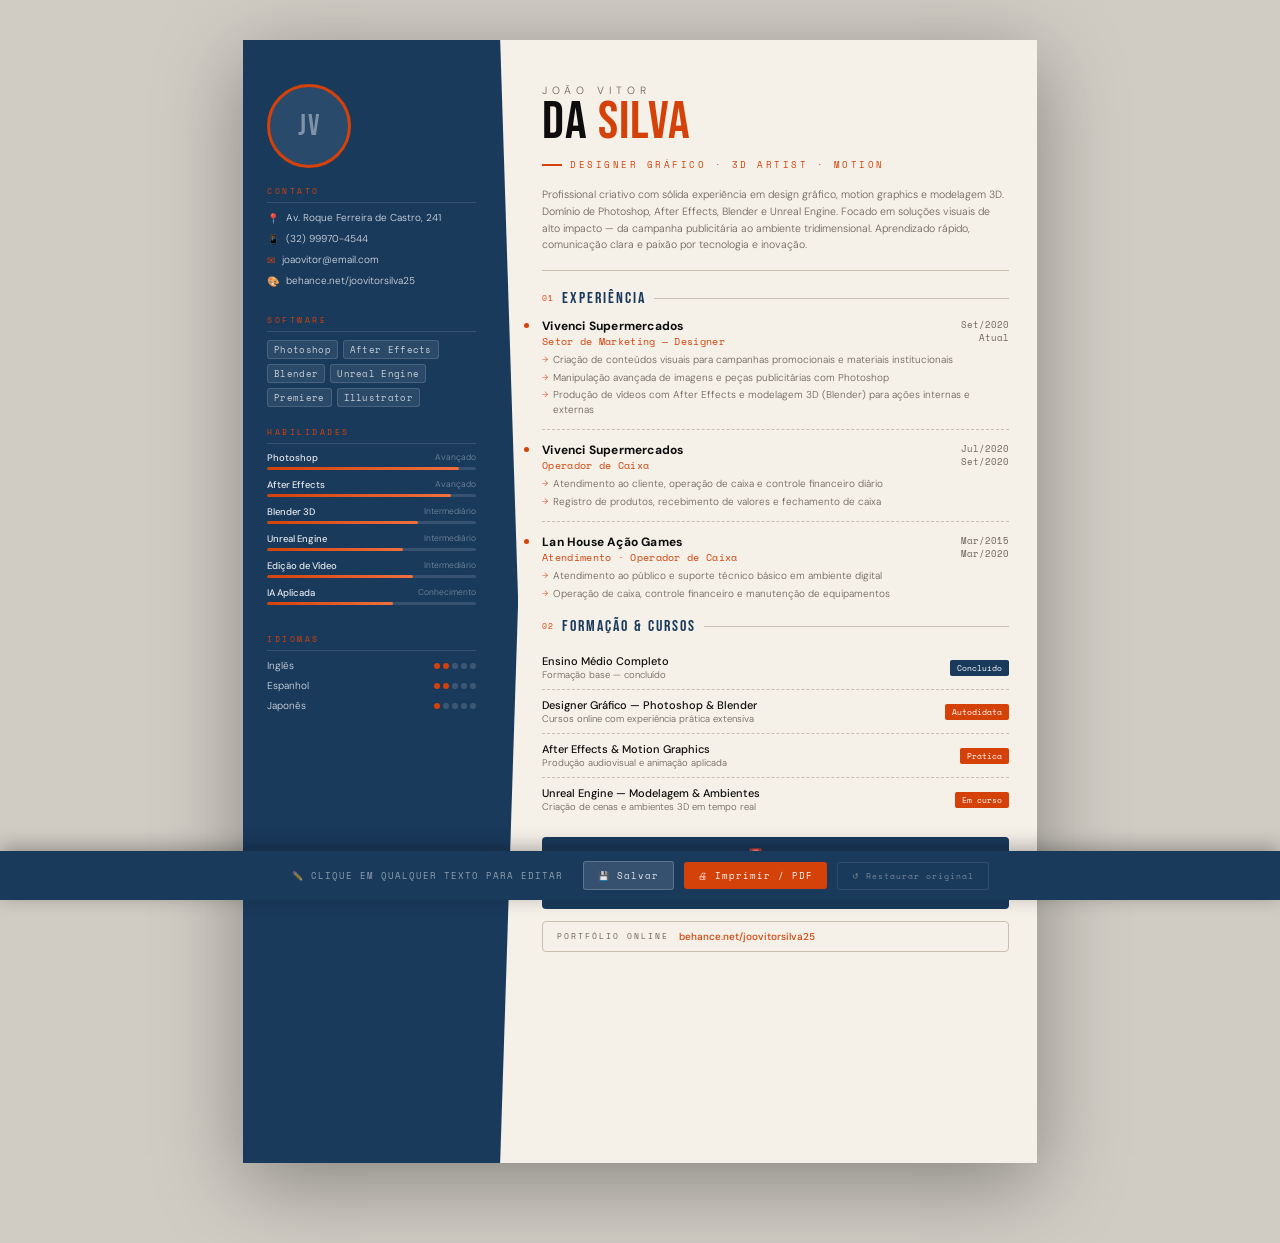
==== models/dark/index.html @ c53a9348 "Primeiro Commit" ====
<!DOCTYPE html>
<html lang="pt-BR">

<head>
  <meta charset="UTF-8">
  <meta name="viewport" content="width=device-width, initial-scale=1.0">
  <title>Currículo Editável</title>
  <link href="https://fonts.googleapis.com/css2?family=Bebas+Neue&family=DM+Sans:ital,wght@0,300;0,400;0,500;0,700;1,300&family=Space+Mono:wght@400;700&display=swap" rel="stylesheet">
  <style>
    *,
    *::before,
    *::after {
      margin: 0;
      padding: 0;
      box-sizing: border-box;
    }

    :root {
      --ink: #0d0d0d;
      --paper: #f5f0e8;
      --accent: #d4420a;
      --accent2: #1a3a5c;
      --mid: #6b6459;
      --rule: #c8bfb0;
    }

    @page {
      size: A4;
      margin: 0;
    }

    body {
      background: #d0ccc4;
      font-family: 'DM Sans', sans-serif;
      color: var(--ink);
      display: flex;
      justify-content: center;
      align-items: flex-start;
      min-height: 100vh;
      padding: 40px 20px 80px;
    }

    /* ── EDIT HINT ── */
    [contenteditable="true"]:hover {
      outline: 1.5px dashed rgba(212, 66, 10, 0.45);
      border-radius: 2px;
      cursor: text;
    }

    [contenteditable="true"]:focus {
      outline: 2px solid var(--accent);
      border-radius: 2px;
      background: rgba(212, 66, 10, 0.06);
    }

    /* ── PAGE ── */
    .page {
      width: 210mm;
      height: 297mm;
      background: var(--paper);
      position: relative;
      overflow: hidden;
      box-shadow: 0 20px 80px rgba(0, 0, 0, 0.35);
    }

    /* ── SIDEBAR ── */
    .sidebar {
      position: absolute;
      left: 0;
      top: 0;
      bottom: 0;
      width: 68mm;
      background: var(--accent2);
      padding: 44px 24px 36px;
      display: flex;
      flex-direction: column;
      z-index: 2;
    }

    .sidebar::after {
      content: '';
      position: absolute;
      right: -18px;
      top: 0;
      bottom: 0;
      width: 36px;
      background: var(--accent2);
      clip-path: polygon(0 0, 50% 0, 100% 50%, 50% 100%, 0 100%);
      z-index: 3;
    }

    /* photo */
    #photo-input {
      display: none;
    }

    .photo-wrap {
      width: 84px;
      height: 84px;
      border-radius: 50%;
      border: 3px solid var(--accent);
      overflow: hidden;
      margin-bottom: 18px;
      flex-shrink: 0;
      background: #2a4a6c;
      cursor: pointer;
      position: relative;
    }

    .photo-hover {
      display: none;
      position: absolute;
      inset: 0;
      background: rgba(0, 0, 0, 0.55);
      border-radius: 50%;
      align-items: center;
      justify-content: center;
      font-size: 18px;
      z-index: 5;
    }

    .photo-wrap:hover .photo-hover {
      display: flex;
    }

    #photo-img {
      width: 100%;
      height: 100%;
      object-fit: cover;
      border-radius: 50%;
      display: none;
    }

    .photo-placeholder {
      width: 100%;
      height: 100%;
      display: flex;
      align-items: center;
      justify-content: center;
      font-family: 'Bebas Neue', sans-serif;
      font-size: 30px;
      color: rgba(255, 255, 255, 0.4);
      letter-spacing: 2px;
    }

    .sidebar-section {
      margin-bottom: 20px;
    }

    .sidebar-label {
      font-family: 'Space Mono', monospace;
      font-size: 7.5px;
      letter-spacing: 2.5px;
      text-transform: uppercase;
      color: var(--accent);
      margin-bottom: 8px;
      padding-bottom: 5px;
      border-bottom: 1px solid rgba(255, 255, 255, 0.12);
    }

    .contact-item {
      display: flex;
      align-items: flex-start;
      gap: 7px;
      margin-bottom: 7px;
    }

    .contact-icon {
      font-size: 10px;
      margin-top: 1px;
      flex-shrink: 0;
      color: var(--accent);
    }

    .contact-text {
      font-size: 10px;
      color: rgba(255, 255, 255, 0.82);
      line-height: 1.4;
      font-weight: 300;
      word-break: break-all;
    }

    .skill-row {
      margin-bottom: 9px;
    }

    .skill-name {
      font-size: 9.5px;
      color: rgba(255, 255, 255, 0.88);
      font-weight: 500;
      margin-bottom: 3px;
      display: flex;
      justify-content: space-between;
    }

    .skill-level-text {
      font-size: 8.5px;
      color: rgba(255, 255, 255, 0.4);
      font-weight: 300;
    }

    .skill-track {
      height: 3px;
      background: rgba(255, 255, 255, 0.12);
      border-radius: 2px;
      overflow: hidden;
    }

    .skill-fill {
      height: 100%;
      background: linear-gradient(90deg, var(--accent), #f07040);
      border-radius: 2px;
    }

    /* skill bar click to change */
    .skill-track {
      cursor: pointer;
      position: relative;
    }

    .skill-track:hover {
      background: rgba(255, 255, 255, 0.22);
    }

    .lang-item {
      display: flex;
      justify-content: space-between;
      align-items: center;
      margin-bottom: 7px;
    }

    .lang-name {
      font-size: 10px;
      color: rgba(255, 255, 255, 0.82);
      font-weight: 300;
    }

    .lang-dots {
      display: flex;
      gap: 3px;
      cursor: pointer;
    }

    .dot {
      width: 6px;
      height: 6px;
      border-radius: 50%;
      background: rgba(255, 255, 255, 0.15);
    }

    .dot.filled {
      background: var(--accent);
    }

    .software-grid {
      display: flex;
      flex-wrap: wrap;
      gap: 5px;
    }

    .sw-badge {
      background: rgba(255, 255, 255, 0.08);
      border: 1px solid rgba(255, 255, 255, 0.14);
      border-radius: 3px;
      padding: 2px 6px;
      font-size: 8.5px;
      color: rgba(255, 255, 255, 0.75);
      font-family: 'Space Mono', monospace;
      letter-spacing: 0.3px;
    }

    /* ── MAIN ── */
    .main {
      margin-left: 68mm;
      padding: 44px 28px 32px 42px;
      position: relative;
      height: 100%;
      overflow: hidden;
    }

    .name-block {
      margin-bottom: 4px;
    }

    .name-first {
      font-family: 'DM Sans', sans-serif;
      font-size: 10.5px;
      font-weight: 300;
      letter-spacing: 5px;
      text-transform: uppercase;
      color: var(--mid);
      display: block;
      margin-bottom: 1px;
    }

    .name-last {
      font-family: 'Bebas Neue', sans-serif;
      font-size: 54px;
      line-height: 0.88;
      color: var(--ink);
      letter-spacing: 1px;
      display: block;
    }

    .name-last .accent-word {
      color: var(--accent);
    }

    .title-tag {
      margin-top: 8px;
      display: inline-flex;
      align-items: center;
      gap: 8px;
      margin-bottom: 16px;
    }

    .title-tag::before {
      content: '';
      display: block;
      width: 20px;
      height: 2px;
      background: var(--accent);
    }

    .title-tag-text {
      font-family: 'Space Mono', monospace;
      font-size: 9px;
      letter-spacing: 2.5px;
      text-transform: uppercase;
      color: var(--accent);
    }

    .objective {
      font-size: 10.5px;
      line-height: 1.6;
      color: var(--mid);
      font-weight: 300;
      padding-bottom: 16px;
      border-bottom: 1px solid var(--rule);
      margin-bottom: 18px;
    }

    .section {
      margin-bottom: 16px;
    }

    .section-header {
      display: flex;
      align-items: center;
      gap: 8px;
      margin-bottom: 10px;
    }

    .section-num {
      font-family: 'Space Mono', monospace;
      font-size: 7.5px;
      color: var(--accent);
      letter-spacing: 1px;
    }

    .section-title {
      font-family: 'Bebas Neue', sans-serif;
      font-size: 16px;
      letter-spacing: 2px;
      color: var(--accent2);
    }

    .section-rule {
      flex: 1;
      height: 1px;
      background: var(--rule);
    }

    .exp-item {
      display: grid;
      grid-template-columns: 1fr auto;
      gap: 0 10px;
      padding-bottom: 12px;
      margin-bottom: 12px;
      border-bottom: 1px dashed var(--rule);
      position: relative;
    }

    .exp-item:last-child {
      border-bottom: none;
      margin-bottom: 0;
      padding-bottom: 0;
    }

    .exp-item::before {
      content: '';
      position: absolute;
      left: -18px;
      top: 5px;
      width: 5px;
      height: 5px;
      border-radius: 50%;
      background: var(--accent);
    }

    .exp-company {
      font-size: 12px;
      font-weight: 700;
      color: var(--ink);
      letter-spacing: 0.2px;
    }

    .exp-role {
      font-size: 9.5px;
      color: var(--accent);
      font-weight: 500;
      margin-bottom: 5px;
      font-family: 'Space Mono', monospace;
      letter-spacing: 0.3px;
    }

    .exp-date {
      font-family: 'Space Mono', monospace;
      font-size: 8.5px;
      color: var(--mid);
      text-align: right;
      white-space: nowrap;
    }

    .exp-bullets {
      grid-column: 1 / -1;
      list-style: none;
      display: flex;
      flex-direction: column;
      gap: 3px;
    }

    .exp-bullets li {
      font-size: 10px;
      color: var(--mid);
      line-height: 1.45;
      font-weight: 300;
      padding-left: 11px;
      position: relative;
    }

    .exp-bullets li::before {
      content: '→';
      position: absolute;
      left: 0;
      color: var(--accent);
      font-size: 8px;
      top: 1px;
    }

    .edu-row {
      display: flex;
      justify-content: space-between;
      align-items: flex-start;
      padding: 8px 0;
      border-bottom: 1px dashed var(--rule);
    }

    .edu-row:last-child {
      border-bottom: none;
    }

    .edu-name {
      font-size: 11px;
      font-weight: 500;
      color: var(--ink);
    }

    .edu-detail {
      font-size: 9.5px;
      color: var(--mid);
      font-weight: 300;
      margin-top: 1px;
    }

    .edu-tag {
      background: var(--accent2);
      color: #fff;
      font-size: 8px;
      font-family: 'Space Mono', monospace;
      padding: 2px 7px;
      border-radius: 2px;
      white-space: nowrap;
      align-self: center;
    }

    .edu-tag.orange {
      background: var(--accent);
    }

    .info-strip {
      margin-top: 14px;
      padding: 10px 14px;
      background: var(--accent2);
      border-radius: 4px;
      display: flex;
      gap: 20px;
      flex-wrap: wrap;
    }

    .info-item {
      display: flex;
      align-items: center;
      gap: 6px;
    }

    .info-icon {
      font-size: 12px;
    }

    .info-text {
      font-size: 9.5px;
      color: rgba(255, 255, 255, 0.82);
      font-weight: 300;
    }

    .portfolio-bar {
      margin-top: 12px;
      padding: 8px 14px;
      border: 1px solid var(--rule);
      border-radius: 4px;
      display: flex;
      align-items: center;
      gap: 10px;
    }

    .portfolio-label {
      font-family: 'Space Mono', monospace;
      font-size: 7.5px;
      letter-spacing: 2px;
      text-transform: uppercase;
      color: var(--mid);
    }

    .portfolio-url {
      font-size: 10px;
      color: var(--accent);
      font-weight: 500;
      text-decoration: none;
    }

    /* ── TOOLBAR ── */
    .toolbar {
      position: fixed;
      bottom: 0;
      left: 0;
      right: 0;
      background: var(--accent2);
      display: flex;
      align-items: center;
      justify-content: center;
      gap: 10px;
      padding: 10px 20px;
      z-index: 100;
      box-shadow: 0 -4px 20px rgba(0, 0, 0, 0.3);
    }

    .toolbar-hint {
      font-family: 'Space Mono', monospace;
      font-size: 9px;
      color: rgba(255, 255, 255, 0.5);
      letter-spacing: 1px;
      margin-right: 10px;
    }

    .btn {
      font-family: 'Space Mono', monospace;
      font-size: 9px;
      letter-spacing: 1px;
      padding: 7px 14px;
      border-radius: 3px;
      border: none;
      cursor: pointer;
      transition: opacity .15s;
    }

    .btn:hover {
      opacity: 0.85;
    }

    .btn-print {
      background: var(--accent);
      color: #fff;
    }

    .btn-save {
      background: rgba(255, 255, 255, 0.12);
      color: rgba(255, 255, 255, 0.85);
      border: 1px solid rgba(255, 255, 255, 0.2);
    }

    .btn-reset {
      background: transparent;
      color: rgba(255, 255, 255, 0.4);
      border: 1px solid rgba(255, 255, 255, 0.1);
      font-size: 8px;
    }

    .saved-toast {
      position: fixed;
      top: 20px;
      right: 20px;
      background: #1a5c3a;
      color: #fff;
      font-family: 'Space Mono', monospace;
      font-size: 9px;
      letter-spacing: 1px;
      padding: 8px 16px;
      border-radius: 4px;
      opacity: 0;
      transition: opacity .3s;
      z-index: 200;
      pointer-events: none;
    }

    .saved-toast.show {
      opacity: 1;
    }

    @media print {
      body {
        background: none;
        padding: 0;
      }

      .page {
        box-shadow: none;
        width: 210mm;
        height: 297mm;
      }

      .toolbar {
        display: none;
      }

      .saved-toast {
        display: none;
      }

      [contenteditable="true"]:hover,
      [contenteditable="true"]:focus {
        outline: none !important;
        background: transparent !important;
      }
    }
  </style>
</head>

<body>

  <div class="saved-toast" id="toast">✓ Salvo automaticamente</div>

  <div class="page">
    <aside class="sidebar">
      <input type="file" id="photo-input" accept="image/*">
      <div class="photo-wrap" onclick="document.getElementById('photo-input').click()" title="Clique para trocar a foto">
        <div class="photo-hover">📷</div>
        <img id="photo-img" src="" alt="Foto">
        <div class="photo-placeholder" id="photo-placeholder">JV</div>
      </div>

      <div class="sidebar-section">
        <div class="sidebar-label">Contato</div>
        <div class="contact-item">
          <span class="contact-icon">📍</span>
          <span class="contact-text" contenteditable="true" data-key="contact-address">Av. Roque Ferreira de Castro, 241</span>
        </div>
        <div class="contact-item">
          <span class="contact-icon">📱</span>
          <span class="contact-text" contenteditable="true" data-key="contact-phone">(32) 99970-4544</span>
        </div>
        <div class="contact-item">
          <span class="contact-icon">✉</span>
          <span class="contact-text" contenteditable="true" data-key="contact-email">joaovitor@email.com</span>
        </div>
        <div class="contact-item">
          <span class="contact-icon">🎨</span>
          <span class="contact-text" contenteditable="true" data-key="contact-portfolio">behance.net/joovitorsilva25</span>
        </div>
      </div>

      <div class="sidebar-section">
        <div class="sidebar-label">Software</div>
        <div class="software-grid" id="software-grid">
          <span class="sw-badge" contenteditable="true" data-key="sw1">Photoshop</span>
          <span class="sw-badge" contenteditable="true" data-key="sw2">After Effects</span>
          <span class="sw-badge" contenteditable="true" data-key="sw3">Blender</span>
          <span class="sw-badge" contenteditable="true" data-key="sw4">Unreal Engine</span>
          <span class="sw-badge" contenteditable="true" data-key="sw5">Premiere</span>
          <span class="sw-badge" contenteditable="true" data-key="sw6">Illustrator</span>
        </div>
      </div>

      <div class="sidebar-section">
        <div class="sidebar-label">Habilidades</div>

        <div class="skill-row">
          <div class="skill-name">
            <span contenteditable="true" data-key="skill1-name">Photoshop</span>
            <span class="skill-level-text" contenteditable="true" data-key="skill1-level">Avançado</span>
          </div>
          <div class="skill-track" data-key="skill1-pct" title="Clique para ajustar nível">
            <div class="skill-fill" style="width:92%"></div>
          </div>
        </div>
        <div class="skill-row">
          <div class="skill-name">
            <span contenteditable="true" data-key="skill2-name">After Effects</span>
            <span class="skill-level-text" contenteditable="true" data-key="skill2-level">Avançado</span>
          </div>
          <div class="skill-track" data-key="skill2-pct" title="Clique para ajustar nível">
            <div class="skill-fill" style="width:88%"></div>
          </div>
        </div>
        <div class="skill-row">
          <div class="skill-name">
            <span contenteditable="true" data-key="skill3-name">Blender 3D</span>
            <span class="skill-level-text" contenteditable="true" data-key="skill3-level">Intermediário</span>
          </div>
          <div class="skill-track" data-key="skill3-pct" title="Clique para ajustar nível">
            <div class="skill-fill" style="width:72%"></div>
          </div>
        </div>
        <div class="skill-row">
          <div class="skill-name">
            <span contenteditable="true" data-key="skill4-name">Unreal Engine</span>
            <span class="skill-level-text" contenteditable="true" data-key="skill4-level">Intermediário</span>
          </div>
          <div class="skill-track" data-key="skill4-pct" title="Clique para ajustar nível">
            <div class="skill-fill" style="width:65%"></div>
          </div>
        </div>
        <div class="skill-row">
          <div class="skill-name">
            <span contenteditable="true" data-key="skill5-name">Edição de Vídeo</span>
            <span class="skill-level-text" contenteditable="true" data-key="skill5-level">Intermediário</span>
          </div>
          <div class="skill-track" data-key="skill5-pct" title="Clique para ajustar nível">
            <div class="skill-fill" style="width:70%"></div>
          </div>
        </div>
        <div class="skill-row">
          <div class="skill-name">
            <span contenteditable="true" data-key="skill6-name">IA Aplicada</span>
            <span class="skill-level-text" contenteditable="true" data-key="skill6-level">Conhecimento</span>
          </div>
          <div class="skill-track" data-key="skill6-pct" title="Clique para ajustar nível">
            <div class="skill-fill" style="width:60%"></div>
          </div>
        </div>
      </div>

      <div class="sidebar-section">
        <div class="sidebar-label">Idiomas</div>
        <div class="lang-item">
          <span class="lang-name" contenteditable="true" data-key="lang1-name">Inglês</span>
          <div class="lang-dots" data-key="lang1-dots" data-level="2">
            <div class="dot filled"></div>
            <div class="dot filled"></div>
            <div class="dot"></div>
            <div class="dot"></div>
            <div class="dot"></div>
          </div>
        </div>
        <div class="lang-item">
          <span class="lang-name" contenteditable="true" data-key="lang2-name">Espanhol</span>
          <div class="lang-dots" data-key="lang2-dots" data-level="2">
            <div class="dot filled"></div>
            <div class="dot filled"></div>
            <div class="dot"></div>
            <div class="dot"></div>
            <div class="dot"></div>
          </div>
        </div>
        <div class="lang-item">
          <span class="lang-name" contenteditable="true" data-key="lang3-name">Japonês</span>
          <div class="lang-dots" data-key="lang3-dots" data-level="1">
            <div class="dot filled"></div>
            <div class="dot"></div>
            <div class="dot"></div>
            <div class="dot"></div>
            <div class="dot"></div>
          </div>
        </div>
      </div>
    </aside>

    <main class="main">
      <div class="name-block">
        <span class="name-first" contenteditable="true" data-key="name-first">João Vitor</span>
        <span class="name-last">
          <span contenteditable="true" data-key="name-last-a">DA </span><span class="accent-word" contenteditable="true" data-key="name-last-b">SILVA</span>
        </span>
      </div>
      <div class="title-tag">
        <span class="title-tag-text" contenteditable="true" data-key="title-tag">Designer Gráfico · 3D Artist · Motion</span>
      </div>

      <p class="objective" contenteditable="true" data-key="objective">
        Profissional criativo com sólida experiência em design gráfico, motion graphics e modelagem 3D. Domínio de Photoshop, After Effects, Blender e Unreal Engine. Focado em soluções visuais de alto impacto — da campanha publicitária ao ambiente tridimensional. Aprendizado rápido, comunicação clara e paixão por tecnologia e inovação.
      </p>

      <div class="section">
        <div class="section-header">
          <span class="section-num">01</span>
          <span class="section-title">Experiência</span>
          <div class="section-rule"></div>
        </div>

        <div class="exp-item">
          <div>
            <div class="exp-company" contenteditable="true" data-key="exp1-company">Vivenci Supermercados</div>
            <div class="exp-role" contenteditable="true" data-key="exp1-role">Setor de Marketing — Designer</div>
          </div>
          <div class="exp-date" contenteditable="true" data-key="exp1-date">Set/2020<br>Atual</div>
          <ul class="exp-bullets">
            <li contenteditable="true" data-key="exp1-b1">Criação de conteúdos visuais para campanhas promocionais e materiais institucionais</li>
            <li contenteditable="true" data-key="exp1-b2">Manipulação avançada de imagens e peças publicitárias com Photoshop</li>
            <li contenteditable="true" data-key="exp1-b3">Produção de vídeos com After Effects e modelagem 3D (Blender) para ações internas e externas</li>
          </ul>
        </div>

        <div class="exp-item">
          <div>
            <div class="exp-company" contenteditable="true" data-key="exp2-company">Vivenci Supermercados</div>
            <div class="exp-role" contenteditable="true" data-key="exp2-role">Operador de Caixa</div>
          </div>
          <div class="exp-date" contenteditable="true" data-key="exp2-date">Jul/2020<br>Set/2020</div>
          <ul class="exp-bullets">
            <li contenteditable="true" data-key="exp2-b1">Atendimento ao cliente, operação de caixa e controle financeiro diário</li>
            <li contenteditable="true" data-key="exp2-b2">Registro de produtos, recebimento de valores e fechamento de caixa</li>
          </ul>
        </div>

        <div class="exp-item">
          <div>
            <div class="exp-company" contenteditable="true" data-key="exp3-company">Lan House Ação Games</div>
            <div class="exp-role" contenteditable="true" data-key="exp3-role">Atendimento · Operador de Caixa</div>
          </div>
          <div class="exp-date" contenteditable="true" data-key="exp3-date">Mar/2015<br>Mar/2020</div>
          <ul class="exp-bullets">
            <li contenteditable="true" data-key="exp3-b1">Atendimento ao público e suporte técnico básico em ambiente digital</li>
            <li contenteditable="true" data-key="exp3-b2">Operação de caixa, controle financeiro e manutenção de equipamentos</li>
          </ul>
        </div>
      </div>

      <div class="section">
        <div class="section-header">
          <span class="section-num">02</span>
          <span class="section-title">Formação &amp; Cursos</span>
          <div class="section-rule"></div>
        </div>

        <div class="edu-row">
          <div>
            <div class="edu-name" contenteditable="true" data-key="edu1-name">Ensino Médio Completo</div>
            <div class="edu-detail" contenteditable="true" data-key="edu1-detail">Formação base — concluído</div>
          </div>
          <span class="edu-tag" contenteditable="true" data-key="edu1-tag">Concluído</span>
        </div>
        <div class="edu-row">
          <div>
            <div class="edu-name" contenteditable="true" data-key="edu2-name">Designer Gráfico — Photoshop &amp; Blender</div>
            <div class="edu-detail" contenteditable="true" data-key="edu2-detail">Cursos online com experiência prática extensiva</div>
          </div>
          <span class="edu-tag orange" contenteditable="true" data-key="edu2-tag">Autodidata</span>
        </div>
        <div class="edu-row">
          <div>
            <div class="edu-name" contenteditable="true" data-key="edu3-name">After Effects &amp; Motion Graphics</div>
            <div class="edu-detail" contenteditable="true" data-key="edu3-detail">Produção audiovisual e animação aplicada</div>
          </div>
          <span class="edu-tag orange" contenteditable="true" data-key="edu3-tag">Prática</span>
        </div>
        <div class="edu-row">
          <div>
            <div class="edu-name" contenteditable="true" data-key="edu4-name">Unreal Engine — Modelagem &amp; Ambientes</div>
            <div class="edu-detail" contenteditable="true" data-key="edu4-detail">Criação de cenas e ambientes 3D em tempo real</div>
          </div>
          <span class="edu-tag orange" contenteditable="true" data-key="edu4-tag">Em curso</span>
        </div>
      </div>

      <div class="info-strip">
        <div class="info-item">
          <span class="info-icon">🚗</span>
          <span class="info-text" contenteditable="true" data-key="info1">CNH Categoria B · Veículo próprio</span>
        </div>
        <div class="info-item">
          <span class="info-icon">📅</span>
          <span class="info-text" contenteditable="true" data-key="info2">Disponibilidade total de horário</span>
        </div>
        <div class="info-item">
          <span class="info-icon">👨‍👩‍👦</span>
          <span class="info-text" contenteditable="true" data-key="info3">Casado · 30 anos · 1 filho</span>
        </div>
      </div>

      <div class="portfolio-bar">
        <span class="portfolio-label">Portfólio Online</span>
        <span class="portfolio-url" contenteditable="true" data-key="portfolio-url">behance.net/joovitorsilva25</span>
      </div>
    </main>
  </div>

  <!-- TOOLBAR -->
  <div class="toolbar">
    <span class="toolbar-hint">✏️ CLIQUE EM QUALQUER TEXTO PARA EDITAR</span>
    <button class="btn btn-save" onclick="saveAll()">💾 Salvar</button>
    <button class="btn btn-print" onclick="window.print()">🖨 Imprimir / PDF</button>
    <button class="btn btn-reset" onclick="resetAll()">↺ Restaurar original</button>
  </div>

  <script>
    const STORAGE_KEY = 'curriculo_jv_v1';

    // ── LOAD ALL SAVED DATA ──
    function loadAll() {
      const saved = JSON.parse(localStorage.getItem(STORAGE_KEY) || '{}');

      // text fields
      document.querySelectorAll('[data-key]').forEach(el => {
        const key = el.getAttribute('data-key');
        if (saved[key] !== undefined) {
          if (el.classList.contains('skill-track')) {
            el.querySelector('.skill-fill').style.width = saved[key];
          } else if (el.classList.contains('lang-dots')) {
            el.setAttribute('data-level', saved[key]);
            renderDots(el, parseInt(saved[key]));
          } else {
            el.innerHTML = saved[key];
          }
        }
      });

      // photo
      if (saved['photo-src']) {
        document.getElementById('photo-img').src = saved['photo-src'];
        document.getElementById('photo-img').style.display = 'block';
        document.getElementById('photo-placeholder').style.display = 'none';
      }
    }

    // ── SAVE ALL DATA ──
    function saveAll() {
      const data = JSON.parse(localStorage.getItem(STORAGE_KEY) || '{}');

      document.querySelectorAll('[data-key]').forEach(el => {
        const key = el.getAttribute('data-key');
        if (el.classList.contains('skill-track')) {
          data[key] = el.querySelector('.skill-fill').style.width;
        } else if (el.classList.contains('lang-dots')) {
          data[key] = el.getAttribute('data-level');
        } else {
          data[key] = el.innerHTML;
        }
      });

      localStorage.setItem(STORAGE_KEY, JSON.stringify(data));
      showToast();
    }

    function showToast() {
      const t = document.getElementById('toast');
      t.classList.add('show');
      setTimeout(() => t.classList.remove('show'), 2000);
    }

    function resetAll() {
      if (confirm('Restaurar todos os campos para os dados originais?')) {
        localStorage.removeItem(STORAGE_KEY);
        location.reload();
      }
    }

    // ── AUTO-SAVE on input ──
    let saveTimer;
    document.addEventListener('input', (e) => {
      if (e.target.hasAttribute('data-key')) {
        clearTimeout(saveTimer);
        saveTimer = setTimeout(saveAll, 800);
      }
    });

    // ── SKILL BAR — click to set percentage ──
    document.querySelectorAll('.skill-track').forEach(track => {
      track.addEventListener('click', function (e) {
        const rect = this.getBoundingClientRect();
        const pct = Math.round(((e.clientX - rect.left) / rect.width) * 100);
        this.querySelector('.skill-fill').style.width = pct + '%';
        saveAll();
      });
    });

    // ── LANG DOTS — click to set level ──
    function renderDots(container, level) {
      container.querySelectorAll('.dot').forEach((dot, i) => {
        dot.classList.toggle('filled', i < level);
      });
    }

    document.querySelectorAll('.lang-dots').forEach(dots => {
      dots.addEventListener('click', function (e) {
        const allDots = Array.from(this.querySelectorAll('.dot'));
        const clicked = allDots.indexOf(e.target);
        if (clicked === -1) return;
        const currentLevel = parseInt(this.getAttribute('data-level') || 0);
        const newLevel = (clicked + 1 === currentLevel) ? clicked : clicked + 1;
        this.setAttribute('data-level', newLevel);
        renderDots(this, newLevel);
        saveAll();
      });
    });

    // ── PHOTO UPLOAD ──
    document.getElementById('photo-input').addEventListener('change', function (e) {
      const file = e.target.files[0];
      if (!file) return;
      const reader = new FileReader();
      reader.onload = function (ev) {
        const img = document.getElementById('photo-img');
        const ph = document.getElementById('photo-placeholder');
        img.src = ev.target.result;
        img.style.display = 'block';
        ph.style.display = 'none';
        // save photo to localStorage
        const data = JSON.parse(localStorage.getItem(STORAGE_KEY) || '{}');
        try {
          data['photo-src'] = ev.target.result;
          localStorage.setItem(STORAGE_KEY, JSON.stringify(data));
          showToast();
        } catch (err) {
          console.warn('Foto grande demais para cache — não foi salva.');
        }
      };
      reader.readAsDataURL(file);
    });

    // ── PREVENT ENTER from creating new lines in single-line fields ──
    const singleLineKeys = ['name-first', 'name-last-a', 'name-last-b', 'title-tag',
      'contact-address', 'contact-phone', 'contact-email', 'contact-portfolio',
      'exp1-company', 'exp1-role', 'exp2-company', 'exp2-role', 'exp3-company', 'exp3-role',
      'portfolio-url', 'info1', 'info2', 'info3'];

    document.querySelectorAll('[data-key]').forEach(el => {
      if (singleLineKeys.includes(el.getAttribute('data-key'))) {
        el.addEventListener('keydown', e => {
          if (e.key === 'Enter') { e.preventDefault(); el.blur(); }
        });
      }
    });

    // ── INIT ──
    loadAll();
  </script>
</body>

</html>
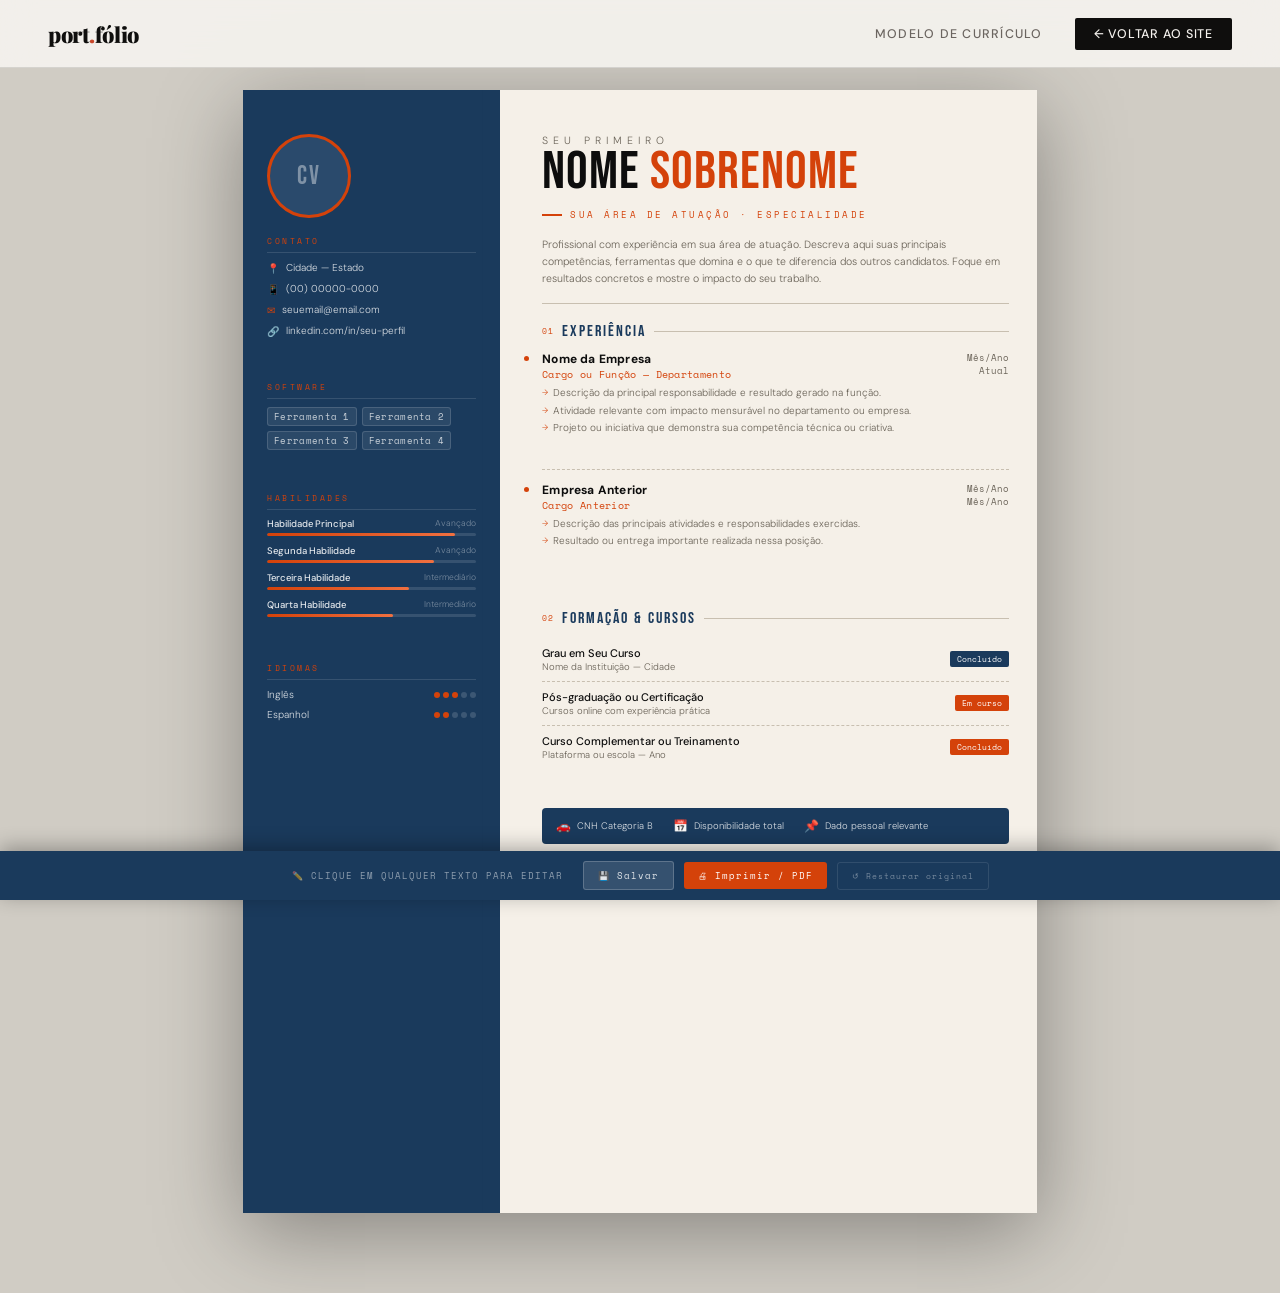
==== commit cd129ca6: "separando css dos modelos" ====
--- a/models/dark/index.html
+++ b/models/dark/index.html
@@ -4,902 +4,300 @@
 <head>
   <meta charset="UTF-8">
   <meta name="viewport" content="width=device-width, initial-scale=1.0">
-  <title>Currículo Editável</title>
-  <link href="https://fonts.googleapis.com/css2?family=Bebas+Neue&family=DM+Sans:ital,wght@0,300;0,400;0,500;0,700;1,300&family=Space+Mono:wght@400;700&display=swap" rel="stylesheet">
-  <style>
-    *,
-    *::before,
-    *::after {
-      margin: 0;
-      padding: 0;
-      box-sizing: border-box;
-    }
-
-    :root {
-      --ink: #0d0d0d;
-      --paper: #f5f0e8;
-      --accent: #d4420a;
-      --accent2: #1a3a5c;
-      --mid: #6b6459;
-      --rule: #c8bfb0;
-    }
-
-    @page {
-      size: A4;
-      margin: 0;
-    }
-
-    body {
-      background: #d0ccc4;
-      font-family: 'DM Sans', sans-serif;
-      color: var(--ink);
-      display: flex;
-      justify-content: center;
-      align-items: flex-start;
-      min-height: 100vh;
-      padding: 40px 20px 80px;
-    }
-
-    /* ── EDIT HINT ── */
-    [contenteditable="true"]:hover {
-      outline: 1.5px dashed rgba(212, 66, 10, 0.45);
-      border-radius: 2px;
-      cursor: text;
-    }
-
-    [contenteditable="true"]:focus {
-      outline: 2px solid var(--accent);
-      border-radius: 2px;
-      background: rgba(212, 66, 10, 0.06);
-    }
-
-    /* ── PAGE ── */
-    .page {
-      width: 210mm;
-      height: 297mm;
-      background: var(--paper);
-      position: relative;
-      overflow: hidden;
-      box-shadow: 0 20px 80px rgba(0, 0, 0, 0.35);
-    }
-
-    /* ── SIDEBAR ── */
-    .sidebar {
-      position: absolute;
-      left: 0;
-      top: 0;
-      bottom: 0;
-      width: 68mm;
-      background: var(--accent2);
-      padding: 44px 24px 36px;
-      display: flex;
-      flex-direction: column;
-      z-index: 2;
-    }
-
-    .sidebar::after {
-      content: '';
-      position: absolute;
-      right: -18px;
-      top: 0;
-      bottom: 0;
-      width: 36px;
-      background: var(--accent2);
-      clip-path: polygon(0 0, 50% 0, 100% 50%, 50% 100%, 0 100%);
-      z-index: 3;
-    }
-
-    /* photo */
-    #photo-input {
-      display: none;
-    }
-
-    .photo-wrap {
-      width: 84px;
-      height: 84px;
-      border-radius: 50%;
-      border: 3px solid var(--accent);
-      overflow: hidden;
-      margin-bottom: 18px;
-      flex-shrink: 0;
-      background: #2a4a6c;
-      cursor: pointer;
-      position: relative;
-    }
-
-    .photo-hover {
-      display: none;
-      position: absolute;
-      inset: 0;
-      background: rgba(0, 0, 0, 0.55);
-      border-radius: 50%;
-      align-items: center;
-      justify-content: center;
-      font-size: 18px;
-      z-index: 5;
-    }
-
-    .photo-wrap:hover .photo-hover {
-      display: flex;
-    }
-
-    #photo-img {
-      width: 100%;
-      height: 100%;
-      object-fit: cover;
-      border-radius: 50%;
-      display: none;
-    }
-
-    .photo-placeholder {
-      width: 100%;
-      height: 100%;
-      display: flex;
-      align-items: center;
-      justify-content: center;
-      font-family: 'Bebas Neue', sans-serif;
-      font-size: 30px;
-      color: rgba(255, 255, 255, 0.4);
-      letter-spacing: 2px;
-    }
-
-    .sidebar-section {
-      margin-bottom: 20px;
-    }
-
-    .sidebar-label {
-      font-family: 'Space Mono', monospace;
-      font-size: 7.5px;
-      letter-spacing: 2.5px;
-      text-transform: uppercase;
-      color: var(--accent);
-      margin-bottom: 8px;
-      padding-bottom: 5px;
-      border-bottom: 1px solid rgba(255, 255, 255, 0.12);
-    }
-
-    .contact-item {
-      display: flex;
-      align-items: flex-start;
-      gap: 7px;
-      margin-bottom: 7px;
-    }
-
-    .contact-icon {
-      font-size: 10px;
-      margin-top: 1px;
-      flex-shrink: 0;
-      color: var(--accent);
-    }
-
-    .contact-text {
-      font-size: 10px;
-      color: rgba(255, 255, 255, 0.82);
-      line-height: 1.4;
-      font-weight: 300;
-      word-break: break-all;
-    }
-
-    .skill-row {
-      margin-bottom: 9px;
-    }
-
-    .skill-name {
-      font-size: 9.5px;
-      color: rgba(255, 255, 255, 0.88);
-      font-weight: 500;
-      margin-bottom: 3px;
-      display: flex;
-      justify-content: space-between;
-    }
-
-    .skill-level-text {
-      font-size: 8.5px;
-      color: rgba(255, 255, 255, 0.4);
-      font-weight: 300;
-    }
-
-    .skill-track {
-      height: 3px;
-      background: rgba(255, 255, 255, 0.12);
-      border-radius: 2px;
-      overflow: hidden;
-    }
-
-    .skill-fill {
-      height: 100%;
-      background: linear-gradient(90deg, var(--accent), #f07040);
-      border-radius: 2px;
-    }
-
-    /* skill bar click to change */
-    .skill-track {
-      cursor: pointer;
-      position: relative;
-    }
-
-    .skill-track:hover {
-      background: rgba(255, 255, 255, 0.22);
-    }
-
-    .lang-item {
-      display: flex;
-      justify-content: space-between;
-      align-items: center;
-      margin-bottom: 7px;
-    }
-
-    .lang-name {
-      font-size: 10px;
-      color: rgba(255, 255, 255, 0.82);
-      font-weight: 300;
-    }
-
-    .lang-dots {
-      display: flex;
-      gap: 3px;
-      cursor: pointer;
-    }
-
-    .dot {
-      width: 6px;
-      height: 6px;
-      border-radius: 50%;
-      background: rgba(255, 255, 255, 0.15);
-    }
-
-    .dot.filled {
-      background: var(--accent);
-    }
-
-    .software-grid {
-      display: flex;
-      flex-wrap: wrap;
-      gap: 5px;
-    }
-
-    .sw-badge {
-      background: rgba(255, 255, 255, 0.08);
-      border: 1px solid rgba(255, 255, 255, 0.14);
-      border-radius: 3px;
-      padding: 2px 6px;
-      font-size: 8.5px;
-      color: rgba(255, 255, 255, 0.75);
-      font-family: 'Space Mono', monospace;
-      letter-spacing: 0.3px;
-    }
-
-    /* ── MAIN ── */
-    .main {
-      margin-left: 68mm;
-      padding: 44px 28px 32px 42px;
-      position: relative;
-      height: 100%;
-      overflow: hidden;
-    }
-
-    .name-block {
-      margin-bottom: 4px;
-    }
-
-    .name-first {
-      font-family: 'DM Sans', sans-serif;
-      font-size: 10.5px;
-      font-weight: 300;
-      letter-spacing: 5px;
-      text-transform: uppercase;
-      color: var(--mid);
-      display: block;
-      margin-bottom: 1px;
-    }
-
-    .name-last {
-      font-family: 'Bebas Neue', sans-serif;
-      font-size: 54px;
-      line-height: 0.88;
-      color: var(--ink);
-      letter-spacing: 1px;
-      display: block;
-    }
-
-    .name-last .accent-word {
-      color: var(--accent);
-    }
-
-    .title-tag {
-      margin-top: 8px;
-      display: inline-flex;
-      align-items: center;
-      gap: 8px;
-      margin-bottom: 16px;
-    }
-
-    .title-tag::before {
-      content: '';
-      display: block;
-      width: 20px;
-      height: 2px;
-      background: var(--accent);
-    }
-
-    .title-tag-text {
-      font-family: 'Space Mono', monospace;
-      font-size: 9px;
-      letter-spacing: 2.5px;
-      text-transform: uppercase;
-      color: var(--accent);
-    }
-
-    .objective {
-      font-size: 10.5px;
-      line-height: 1.6;
-      color: var(--mid);
-      font-weight: 300;
-      padding-bottom: 16px;
-      border-bottom: 1px solid var(--rule);
-      margin-bottom: 18px;
-    }
-
-    .section {
-      margin-bottom: 16px;
-    }
-
-    .section-header {
-      display: flex;
-      align-items: center;
-      gap: 8px;
-      margin-bottom: 10px;
-    }
-
-    .section-num {
-      font-family: 'Space Mono', monospace;
-      font-size: 7.5px;
-      color: var(--accent);
-      letter-spacing: 1px;
-    }
-
-    .section-title {
-      font-family: 'Bebas Neue', sans-serif;
-      font-size: 16px;
-      letter-spacing: 2px;
-      color: var(--accent2);
-    }
-
-    .section-rule {
-      flex: 1;
-      height: 1px;
-      background: var(--rule);
-    }
-
-    .exp-item {
-      display: grid;
-      grid-template-columns: 1fr auto;
-      gap: 0 10px;
-      padding-bottom: 12px;
-      margin-bottom: 12px;
-      border-bottom: 1px dashed var(--rule);
-      position: relative;
-    }
-
-    .exp-item:last-child {
-      border-bottom: none;
-      margin-bottom: 0;
-      padding-bottom: 0;
-    }
-
-    .exp-item::before {
-      content: '';
-      position: absolute;
-      left: -18px;
-      top: 5px;
-      width: 5px;
-      height: 5px;
-      border-radius: 50%;
-      background: var(--accent);
-    }
-
-    .exp-company {
-      font-size: 12px;
-      font-weight: 700;
-      color: var(--ink);
-      letter-spacing: 0.2px;
-    }
-
-    .exp-role {
-      font-size: 9.5px;
-      color: var(--accent);
-      font-weight: 500;
-      margin-bottom: 5px;
-      font-family: 'Space Mono', monospace;
-      letter-spacing: 0.3px;
-    }
-
-    .exp-date {
-      font-family: 'Space Mono', monospace;
-      font-size: 8.5px;
-      color: var(--mid);
-      text-align: right;
-      white-space: nowrap;
-    }
-
-    .exp-bullets {
-      grid-column: 1 / -1;
-      list-style: none;
-      display: flex;
-      flex-direction: column;
-      gap: 3px;
-    }
-
-    .exp-bullets li {
-      font-size: 10px;
-      color: var(--mid);
-      line-height: 1.45;
-      font-weight: 300;
-      padding-left: 11px;
-      position: relative;
-    }
-
-    .exp-bullets li::before {
-      content: '→';
-      position: absolute;
-      left: 0;
-      color: var(--accent);
-      font-size: 8px;
-      top: 1px;
-    }
-
-    .edu-row {
-      display: flex;
-      justify-content: space-between;
-      align-items: flex-start;
-      padding: 8px 0;
-      border-bottom: 1px dashed var(--rule);
-    }
-
-    .edu-row:last-child {
-      border-bottom: none;
-    }
-
-    .edu-name {
-      font-size: 11px;
-      font-weight: 500;
-      color: var(--ink);
-    }
-
-    .edu-detail {
-      font-size: 9.5px;
-      color: var(--mid);
-      font-weight: 300;
-      margin-top: 1px;
-    }
-
-    .edu-tag {
-      background: var(--accent2);
-      color: #fff;
-      font-size: 8px;
-      font-family: 'Space Mono', monospace;
-      padding: 2px 7px;
-      border-radius: 2px;
-      white-space: nowrap;
-      align-self: center;
-    }
-
-    .edu-tag.orange {
-      background: var(--accent);
-    }
-
-    .info-strip {
-      margin-top: 14px;
-      padding: 10px 14px;
-      background: var(--accent2);
-      border-radius: 4px;
-      display: flex;
-      gap: 20px;
-      flex-wrap: wrap;
-    }
-
-    .info-item {
-      display: flex;
-      align-items: center;
-      gap: 6px;
-    }
-
-    .info-icon {
-      font-size: 12px;
-    }
-
-    .info-text {
-      font-size: 9.5px;
-      color: rgba(255, 255, 255, 0.82);
-      font-weight: 300;
-    }
-
-    .portfolio-bar {
-      margin-top: 12px;
-      padding: 8px 14px;
-      border: 1px solid var(--rule);
-      border-radius: 4px;
-      display: flex;
-      align-items: center;
-      gap: 10px;
-    }
-
-    .portfolio-label {
-      font-family: 'Space Mono', monospace;
-      font-size: 7.5px;
-      letter-spacing: 2px;
-      text-transform: uppercase;
-      color: var(--mid);
-    }
-
-    .portfolio-url {
-      font-size: 10px;
-      color: var(--accent);
-      font-weight: 500;
-      text-decoration: none;
-    }
-
-    /* ── TOOLBAR ── */
-    .toolbar {
-      position: fixed;
-      bottom: 0;
-      left: 0;
-      right: 0;
-      background: var(--accent2);
-      display: flex;
-      align-items: center;
-      justify-content: center;
-      gap: 10px;
-      padding: 10px 20px;
-      z-index: 100;
-      box-shadow: 0 -4px 20px rgba(0, 0, 0, 0.3);
-    }
-
-    .toolbar-hint {
-      font-family: 'Space Mono', monospace;
-      font-size: 9px;
-      color: rgba(255, 255, 255, 0.5);
-      letter-spacing: 1px;
-      margin-right: 10px;
-    }
-
-    .btn {
-      font-family: 'Space Mono', monospace;
-      font-size: 9px;
-      letter-spacing: 1px;
-      padding: 7px 14px;
-      border-radius: 3px;
-      border: none;
-      cursor: pointer;
-      transition: opacity .15s;
-    }
-
-    .btn:hover {
-      opacity: 0.85;
-    }
-
-    .btn-print {
-      background: var(--accent);
-      color: #fff;
-    }
-
-    .btn-save {
-      background: rgba(255, 255, 255, 0.12);
-      color: rgba(255, 255, 255, 0.85);
-      border: 1px solid rgba(255, 255, 255, 0.2);
-    }
-
-    .btn-reset {
-      background: transparent;
-      color: rgba(255, 255, 255, 0.4);
-      border: 1px solid rgba(255, 255, 255, 0.1);
-      font-size: 8px;
-    }
-
-    .saved-toast {
-      position: fixed;
-      top: 20px;
-      right: 20px;
-      background: #1a5c3a;
-      color: #fff;
-      font-family: 'Space Mono', monospace;
-      font-size: 9px;
-      letter-spacing: 1px;
-      padding: 8px 16px;
-      border-radius: 4px;
-      opacity: 0;
-      transition: opacity .3s;
-      z-index: 200;
-      pointer-events: none;
-    }
-
-    .saved-toast.show {
-      opacity: 1;
-    }
-
-    @media print {
-      body {
-        background: none;
-        padding: 0;
-      }
-
-      .page {
-        box-shadow: none;
-        width: 210mm;
-        height: 297mm;
-      }
-
-      .toolbar {
-        display: none;
-      }
-
-      .saved-toast {
-        display: none;
-      }
-
-      [contenteditable="true"]:hover,
-      [contenteditable="true"]:focus {
-        outline: none !important;
-        background: transparent !important;
-      }
-    }
-  </style>
+  <title>Currículo Editável — Modelo Moderno</title>
+  <link href="https://fonts.googleapis.com/css2?family=Bebas+Neue&family=DM+Sans:ital,wght@0,300;0,400;0,500;0,700;1,300&family=Space+Mono:wght@400;700&family=Playfair+Display:wght@900&family=Source+Sans+3:wght@400;500;600&display=swap" rel="stylesheet">
+  <link rel="stylesheet" href="assets/css/styles.css">
 </head>
 
 <body>
 
+  <!-- BACK NAVBAR -->
+  <nav class="back-nav">
+    <a href="../../index.html" class="back-nav-logo">port<span>.</span>fólio</a>
+    <div class="back-nav-right">
+      <span class="back-nav-label">Modelo de Currículo</span>
+      <a href="../../index.html" class="back-nav-btn">← Voltar ao site</a>
+    </div>
+  </nav>
+
   <div class="saved-toast" id="toast">✓ Salvo automaticamente</div>
 
-  <div class="page">
+  <div class="page" id="cv">
     <aside class="sidebar">
       <input type="file" id="photo-input" accept="image/*">
-      <div class="photo-wrap" onclick="document.getElementById('photo-input').click()" title="Clique para trocar a foto">
+      <div class="photo-wrap" onclick="document.getElementById('photo-input').click()" title="Clique para adicionar sua foto">
         <div class="photo-hover">📷</div>
         <img id="photo-img" src="" alt="Foto">
-        <div class="photo-placeholder" id="photo-placeholder">JV</div>
-      </div>
-
-      <div class="sidebar-section">
+        <div class="photo-placeholder" id="photo-placeholder">CV</div>
+      </div>
+
+      <!-- CONTATO -->
+      <div class="sidebar-section" id="contact-section">
         <div class="sidebar-label">Contato</div>
-        <div class="contact-item">
-          <span class="contact-icon">📍</span>
-          <span class="contact-text" contenteditable="true" data-key="contact-address">Av. Roque Ferreira de Castro, 241</span>
-        </div>
-        <div class="contact-item">
-          <span class="contact-icon">📱</span>
-          <span class="contact-text" contenteditable="true" data-key="contact-phone">(32) 99970-4544</span>
-        </div>
-        <div class="contact-item">
-          <span class="contact-icon">✉</span>
-          <span class="contact-text" contenteditable="true" data-key="contact-email">joaovitor@email.com</span>
-        </div>
-        <div class="contact-item">
-          <span class="contact-icon">🎨</span>
-          <span class="contact-text" contenteditable="true" data-key="contact-portfolio">behance.net/joovitorsilva25</span>
-        </div>
-      </div>
-
+        <div id="contact-list">
+          <div class="contact-item dyn-block">
+            <button class="dyn-remove" onclick="removeBlock(this)" title="Remover">×</button>
+            <span class="contact-icon">📍</span>
+            <span class="contact-text" contenteditable="true">Cidade — Estado</span>
+          </div>
+          <div class="contact-item dyn-block">
+            <button class="dyn-remove" onclick="removeBlock(this)" title="Remover">×</button>
+            <span class="contact-icon">📱</span>
+            <span class="contact-text" contenteditable="true">(00) 00000-0000</span>
+          </div>
+          <div class="contact-item dyn-block">
+            <button class="dyn-remove" onclick="removeBlock(this)" title="Remover">×</button>
+            <span class="contact-icon">✉</span>
+            <span class="contact-text" contenteditable="true">seuemail@email.com</span>
+          </div>
+          <div class="contact-item dyn-block">
+            <button class="dyn-remove" onclick="removeBlock(this)" title="Remover">×</button>
+            <span class="contact-icon">🔗</span>
+            <span class="contact-text" contenteditable="true">linkedin.com/in/seu-perfil</span>
+          </div>
+        </div>
+        <div class="dyn-add-row">
+          <button class="dyn-add-btn dark" onclick="addContact()">+ Contato</button>
+        </div>
+      </div>
+
+      <!-- SOFTWARE -->
       <div class="sidebar-section">
         <div class="sidebar-label">Software</div>
         <div class="software-grid" id="software-grid">
-          <span class="sw-badge" contenteditable="true" data-key="sw1">Photoshop</span>
-          <span class="sw-badge" contenteditable="true" data-key="sw2">After Effects</span>
-          <span class="sw-badge" contenteditable="true" data-key="sw3">Blender</span>
-          <span class="sw-badge" contenteditable="true" data-key="sw4">Unreal Engine</span>
-          <span class="sw-badge" contenteditable="true" data-key="sw5">Premiere</span>
-          <span class="sw-badge" contenteditable="true" data-key="sw6">Illustrator</span>
-        </div>
-      </div>
-
+          <span class="sw-badge dyn-block" contenteditable="true">
+            <button class="sw-badge-remove" onclick="removeBlock(this)" title="Remover">×</button>
+            Ferramenta 1
+          </span>
+          <span class="sw-badge dyn-block" contenteditable="true">
+            <button class="sw-badge-remove" onclick="removeBlock(this)" title="Remover">×</button>
+            Ferramenta 2
+          </span>
+          <span class="sw-badge dyn-block" contenteditable="true">
+            <button class="sw-badge-remove" onclick="removeBlock(this)" title="Remover">×</button>
+            Ferramenta 3
+          </span>
+          <span class="sw-badge dyn-block" contenteditable="true">
+            <button class="sw-badge-remove" onclick="removeBlock(this)" title="Remover">×</button>
+            Ferramenta 4
+          </span>
+        </div>
+        <div class="dyn-add-row">
+          <button class="dyn-add-btn dark" onclick="addSoftware()">+ Software</button>
+        </div>
+      </div>
+
+      <!-- HABILIDADES -->
       <div class="sidebar-section">
         <div class="sidebar-label">Habilidades</div>
-
-        <div class="skill-row">
-          <div class="skill-name">
-            <span contenteditable="true" data-key="skill1-name">Photoshop</span>
-            <span class="skill-level-text" contenteditable="true" data-key="skill1-level">Avançado</span>
-          </div>
-          <div class="skill-track" data-key="skill1-pct" title="Clique para ajustar nível">
-            <div class="skill-fill" style="width:92%"></div>
-          </div>
-        </div>
-        <div class="skill-row">
-          <div class="skill-name">
-            <span contenteditable="true" data-key="skill2-name">After Effects</span>
-            <span class="skill-level-text" contenteditable="true" data-key="skill2-level">Avançado</span>
-          </div>
-          <div class="skill-track" data-key="skill2-pct" title="Clique para ajustar nível">
-            <div class="skill-fill" style="width:88%"></div>
-          </div>
-        </div>
-        <div class="skill-row">
-          <div class="skill-name">
-            <span contenteditable="true" data-key="skill3-name">Blender 3D</span>
-            <span class="skill-level-text" contenteditable="true" data-key="skill3-level">Intermediário</span>
-          </div>
-          <div class="skill-track" data-key="skill3-pct" title="Clique para ajustar nível">
-            <div class="skill-fill" style="width:72%"></div>
-          </div>
-        </div>
-        <div class="skill-row">
-          <div class="skill-name">
-            <span contenteditable="true" data-key="skill4-name">Unreal Engine</span>
-            <span class="skill-level-text" contenteditable="true" data-key="skill4-level">Intermediário</span>
-          </div>
-          <div class="skill-track" data-key="skill4-pct" title="Clique para ajustar nível">
-            <div class="skill-fill" style="width:65%"></div>
-          </div>
-        </div>
-        <div class="skill-row">
-          <div class="skill-name">
-            <span contenteditable="true" data-key="skill5-name">Edição de Vídeo</span>
-            <span class="skill-level-text" contenteditable="true" data-key="skill5-level">Intermediário</span>
-          </div>
-          <div class="skill-track" data-key="skill5-pct" title="Clique para ajustar nível">
-            <div class="skill-fill" style="width:70%"></div>
-          </div>
-        </div>
-        <div class="skill-row">
-          <div class="skill-name">
-            <span contenteditable="true" data-key="skill6-name">IA Aplicada</span>
-            <span class="skill-level-text" contenteditable="true" data-key="skill6-level">Conhecimento</span>
-          </div>
-          <div class="skill-track" data-key="skill6-pct" title="Clique para ajustar nível">
-            <div class="skill-fill" style="width:60%"></div>
-          </div>
-        </div>
-      </div>
-
+        <div id="skills-list">
+          <div class="skill-row dyn-block">
+            <button class="dyn-remove" onclick="removeBlock(this)" title="Remover">×</button>
+            <div class="skill-name">
+              <span contenteditable="true">Habilidade Principal</span>
+              <span class="skill-level-text" contenteditable="true">Avançado</span>
+            </div>
+            <div class="skill-track" title="Clique para ajustar nível">
+              <div class="skill-fill" style="width:90%"></div>
+            </div>
+          </div>
+          <div class="skill-row dyn-block">
+            <button class="dyn-remove" onclick="removeBlock(this)" title="Remover">×</button>
+            <div class="skill-name">
+              <span contenteditable="true">Segunda Habilidade</span>
+              <span class="skill-level-text" contenteditable="true">Avançado</span>
+            </div>
+            <div class="skill-track" title="Clique para ajustar nível">
+              <div class="skill-fill" style="width:80%"></div>
+            </div>
+          </div>
+          <div class="skill-row dyn-block">
+            <button class="dyn-remove" onclick="removeBlock(this)" title="Remover">×</button>
+            <div class="skill-name">
+              <span contenteditable="true">Terceira Habilidade</span>
+              <span class="skill-level-text" contenteditable="true">Intermediário</span>
+            </div>
+            <div class="skill-track" title="Clique para ajustar nível">
+              <div class="skill-fill" style="width:68%"></div>
+            </div>
+          </div>
+          <div class="skill-row dyn-block">
+            <button class="dyn-remove" onclick="removeBlock(this)" title="Remover">×</button>
+            <div class="skill-name">
+              <span contenteditable="true">Quarta Habilidade</span>
+              <span class="skill-level-text" contenteditable="true">Intermediário</span>
+            </div>
+            <div class="skill-track" title="Clique para ajustar nível">
+              <div class="skill-fill" style="width:60%"></div>
+            </div>
+          </div>
+        </div>
+        <div class="dyn-add-row">
+          <button class="dyn-add-btn dark" onclick="addSkill()">+ Habilidade</button>
+        </div>
+      </div>
+
+      <!-- IDIOMAS -->
       <div class="sidebar-section">
         <div class="sidebar-label">Idiomas</div>
-        <div class="lang-item">
-          <span class="lang-name" contenteditable="true" data-key="lang1-name">Inglês</span>
-          <div class="lang-dots" data-key="lang1-dots" data-level="2">
-            <div class="dot filled"></div>
-            <div class="dot filled"></div>
-            <div class="dot"></div>
-            <div class="dot"></div>
-            <div class="dot"></div>
-          </div>
-        </div>
-        <div class="lang-item">
-          <span class="lang-name" contenteditable="true" data-key="lang2-name">Espanhol</span>
-          <div class="lang-dots" data-key="lang2-dots" data-level="2">
-            <div class="dot filled"></div>
-            <div class="dot filled"></div>
-            <div class="dot"></div>
-            <div class="dot"></div>
-            <div class="dot"></div>
-          </div>
-        </div>
-        <div class="lang-item">
-          <span class="lang-name" contenteditable="true" data-key="lang3-name">Japonês</span>
-          <div class="lang-dots" data-key="lang3-dots" data-level="1">
-            <div class="dot filled"></div>
-            <div class="dot"></div>
-            <div class="dot"></div>
-            <div class="dot"></div>
-            <div class="dot"></div>
-          </div>
-        </div>
-      </div>
+        <div id="lang-list">
+          <div class="lang-item dyn-block">
+            <button class="dyn-remove" onclick="removeBlock(this)" title="Remover">×</button>
+            <span class="lang-name" contenteditable="true">Inglês</span>
+            <div class="lang-dots" data-level="3">
+              <div class="dot filled"></div>
+              <div class="dot filled"></div>
+              <div class="dot filled"></div>
+              <div class="dot"></div>
+              <div class="dot"></div>
+            </div>
+          </div>
+          <div class="lang-item dyn-block">
+            <button class="dyn-remove" onclick="removeBlock(this)" title="Remover">×</button>
+            <span class="lang-name" contenteditable="true">Espanhol</span>
+            <div class="lang-dots" data-level="2">
+              <div class="dot filled"></div>
+              <div class="dot filled"></div>
+              <div class="dot"></div>
+              <div class="dot"></div>
+              <div class="dot"></div>
+            </div>
+          </div>
+        </div>
+        <div class="dyn-add-row">
+          <button class="dyn-add-btn dark" onclick="addLang()">+ Idioma</button>
+        </div>
+      </div>
+
     </aside>
 
     <main class="main">
       <div class="name-block">
-        <span class="name-first" contenteditable="true" data-key="name-first">João Vitor</span>
+        <span class="name-first" contenteditable="true">Seu Primeiro</span>
         <span class="name-last">
-          <span contenteditable="true" data-key="name-last-a">DA </span><span class="accent-word" contenteditable="true" data-key="name-last-b">SILVA</span>
+          <span contenteditable="true">NOME </span><span class="accent-word" contenteditable="true">SOBRENOME</span>
         </span>
       </div>
       <div class="title-tag">
-        <span class="title-tag-text" contenteditable="true" data-key="title-tag">Designer Gráfico · 3D Artist · Motion</span>
-      </div>
-
-      <p class="objective" contenteditable="true" data-key="objective">
-        Profissional criativo com sólida experiência em design gráfico, motion graphics e modelagem 3D. Domínio de Photoshop, After Effects, Blender e Unreal Engine. Focado em soluções visuais de alto impacto — da campanha publicitária ao ambiente tridimensional. Aprendizado rápido, comunicação clara e paixão por tecnologia e inovação.
+        <span class="title-tag-text" contenteditable="true">Sua Área de Atuação · Especialidade</span>
+      </div>
+
+      <p class="objective" contenteditable="true">
+        Profissional com experiência em sua área de atuação. Descreva aqui suas principais competências, ferramentas que domina e o que te diferencia dos outros candidatos. Foque em resultados concretos e mostre o impacto do seu trabalho.
       </p>
 
-      <div class="section">
+      <!-- EXPERIÊNCIA -->
+      <div class="section" id="exp-section">
         <div class="section-header">
           <span class="section-num">01</span>
           <span class="section-title">Experiência</span>
           <div class="section-rule"></div>
         </div>
-
-        <div class="exp-item">
-          <div>
-            <div class="exp-company" contenteditable="true" data-key="exp1-company">Vivenci Supermercados</div>
-            <div class="exp-role" contenteditable="true" data-key="exp1-role">Setor de Marketing — Designer</div>
-          </div>
-          <div class="exp-date" contenteditable="true" data-key="exp1-date">Set/2020<br>Atual</div>
-          <ul class="exp-bullets">
-            <li contenteditable="true" data-key="exp1-b1">Criação de conteúdos visuais para campanhas promocionais e materiais institucionais</li>
-            <li contenteditable="true" data-key="exp1-b2">Manipulação avançada de imagens e peças publicitárias com Photoshop</li>
-            <li contenteditable="true" data-key="exp1-b3">Produção de vídeos com After Effects e modelagem 3D (Blender) para ações internas e externas</li>
-          </ul>
-        </div>
-
-        <div class="exp-item">
-          <div>
-            <div class="exp-company" contenteditable="true" data-key="exp2-company">Vivenci Supermercados</div>
-            <div class="exp-role" contenteditable="true" data-key="exp2-role">Operador de Caixa</div>
-          </div>
-          <div class="exp-date" contenteditable="true" data-key="exp2-date">Jul/2020<br>Set/2020</div>
-          <ul class="exp-bullets">
-            <li contenteditable="true" data-key="exp2-b1">Atendimento ao cliente, operação de caixa e controle financeiro diário</li>
-            <li contenteditable="true" data-key="exp2-b2">Registro de produtos, recebimento de valores e fechamento de caixa</li>
-          </ul>
-        </div>
-
-        <div class="exp-item">
-          <div>
-            <div class="exp-company" contenteditable="true" data-key="exp3-company">Lan House Ação Games</div>
-            <div class="exp-role" contenteditable="true" data-key="exp3-role">Atendimento · Operador de Caixa</div>
-          </div>
-          <div class="exp-date" contenteditable="true" data-key="exp3-date">Mar/2015<br>Mar/2020</div>
-          <ul class="exp-bullets">
-            <li contenteditable="true" data-key="exp3-b1">Atendimento ao público e suporte técnico básico em ambiente digital</li>
-            <li contenteditable="true" data-key="exp3-b2">Operação de caixa, controle financeiro e manutenção de equipamentos</li>
-          </ul>
-        </div>
-      </div>
-
-      <div class="section">
+        <div id="exp-list">
+
+          <div class="exp-item dyn-block">
+            <button class="dyn-remove" onclick="removeBlock(this)" title="Remover">×</button>
+            <div>
+              <div class="exp-company" contenteditable="true">Nome da Empresa</div>
+              <div class="exp-role" contenteditable="true">Cargo ou Função — Departamento</div>
+            </div>
+            <div class="exp-date" contenteditable="true">Mês/Ano<br>Atual</div>
+            <ul class="exp-bullets">
+              <li contenteditable="true">Descrição da principal responsabilidade e resultado gerado na função.<button class="li-remove" onclick="removeLi(this)">×</button></li>
+              <li contenteditable="true">Atividade relevante com impacto mensurável no departamento ou empresa.<button class="li-remove" onclick="removeLi(this)">×</button></li>
+              <li contenteditable="true">Projeto ou iniciativa que demonstra sua competência técnica ou criativa.<button class="li-remove" onclick="removeLi(this)">×</button></li>
+            </ul>
+            <div class="exp-inline-controls">
+              <button class="dyn-add-btn" onclick="addLi(this)">+ Item</button>
+            </div>
+          </div>
+
+          <div class="exp-item dyn-block">
+            <button class="dyn-remove" onclick="removeBlock(this)" title="Remover">×</button>
+            <div>
+              <div class="exp-company" contenteditable="true">Empresa Anterior</div>
+              <div class="exp-role" contenteditable="true">Cargo Anterior</div>
+            </div>
+            <div class="exp-date" contenteditable="true">Mês/Ano<br>Mês/Ano</div>
+            <ul class="exp-bullets">
+              <li contenteditable="true">Descrição das principais atividades e responsabilidades exercidas.<button class="li-remove" onclick="removeLi(this)">×</button></li>
+              <li contenteditable="true">Resultado ou entrega importante realizada nessa posição.<button class="li-remove" onclick="removeLi(this)">×</button></li>
+            </ul>
+            <div class="exp-inline-controls">
+              <button class="dyn-add-btn" onclick="addLi(this)">+ Item</button>
+            </div>
+          </div>
+
+        </div>
+        <div class="dyn-add-row">
+          <button class="dyn-add-btn" onclick="addExp()">+ Experiência</button>
+        </div>
+      </div>
+
+      <!-- FORMAÇÃO & CURSOS -->
+      <div class="section" id="edu-section">
         <div class="section-header">
           <span class="section-num">02</span>
           <span class="section-title">Formação &amp; Cursos</span>
           <div class="section-rule"></div>
         </div>
-
-        <div class="edu-row">
-          <div>
-            <div class="edu-name" contenteditable="true" data-key="edu1-name">Ensino Médio Completo</div>
-            <div class="edu-detail" contenteditable="true" data-key="edu1-detail">Formação base — concluído</div>
-          </div>
-          <span class="edu-tag" contenteditable="true" data-key="edu1-tag">Concluído</span>
-        </div>
-        <div class="edu-row">
-          <div>
-            <div class="edu-name" contenteditable="true" data-key="edu2-name">Designer Gráfico — Photoshop &amp; Blender</div>
-            <div class="edu-detail" contenteditable="true" data-key="edu2-detail">Cursos online com experiência prática extensiva</div>
-          </div>
-          <span class="edu-tag orange" contenteditable="true" data-key="edu2-tag">Autodidata</span>
-        </div>
-        <div class="edu-row">
-          <div>
-            <div class="edu-name" contenteditable="true" data-key="edu3-name">After Effects &amp; Motion Graphics</div>
-            <div class="edu-detail" contenteditable="true" data-key="edu3-detail">Produção audiovisual e animação aplicada</div>
-          </div>
-          <span class="edu-tag orange" contenteditable="true" data-key="edu3-tag">Prática</span>
-        </div>
-        <div class="edu-row">
-          <div>
-            <div class="edu-name" contenteditable="true" data-key="edu4-name">Unreal Engine — Modelagem &amp; Ambientes</div>
-            <div class="edu-detail" contenteditable="true" data-key="edu4-detail">Criação de cenas e ambientes 3D em tempo real</div>
-          </div>
-          <span class="edu-tag orange" contenteditable="true" data-key="edu4-tag">Em curso</span>
-        </div>
-      </div>
-
-      <div class="info-strip">
-        <div class="info-item">
+        <div id="edu-list">
+
+          <div class="edu-row dyn-block">
+            <button class="dyn-remove" onclick="removeBlock(this)" title="Remover">×</button>
+            <div>
+              <div class="edu-name" contenteditable="true">Grau em Seu Curso</div>
+              <div class="edu-detail" contenteditable="true">Nome da Instituição — Cidade</div>
+            </div>
+            <span class="edu-tag" contenteditable="true">Concluído</span>
+          </div>
+
+          <div class="edu-row dyn-block">
+            <button class="dyn-remove" onclick="removeBlock(this)" title="Remover">×</button>
+            <div>
+              <div class="edu-name" contenteditable="true">Pós-graduação ou Certificação</div>
+              <div class="edu-detail" contenteditable="true">Cursos online com experiência prática</div>
+            </div>
+            <span class="edu-tag orange" contenteditable="true">Em curso</span>
+          </div>
+
+          <div class="edu-row dyn-block">
+            <button class="dyn-remove" onclick="removeBlock(this)" title="Remover">×</button>
+            <div>
+              <div class="edu-name" contenteditable="true">Curso Complementar ou Treinamento</div>
+              <div class="edu-detail" contenteditable="true">Plataforma ou escola — Ano</div>
+            </div>
+            <span class="edu-tag orange" contenteditable="true">Concluído</span>
+          </div>
+
+        </div>
+        <div class="dyn-add-row">
+          <button class="dyn-add-btn" onclick="addEdu()">+ Formação</button>
+        </div>
+      </div>
+
+      <!-- INFO STRIP -->
+      <div class="info-strip" id="info-strip">
+        <div class="info-item dyn-block">
+          <button class="dyn-remove" onclick="removeBlock(this)" title="Remover">×</button>
           <span class="info-icon">🚗</span>
-          <span class="info-text" contenteditable="true" data-key="info1">CNH Categoria B · Veículo próprio</span>
-        </div>
-        <div class="info-item">
+          <span class="info-text" contenteditable="true">CNH Categoria B</span>
+        </div>
+        <div class="info-item dyn-block">
+          <button class="dyn-remove" onclick="removeBlock(this)" title="Remover">×</button>
           <span class="info-icon">📅</span>
-          <span class="info-text" contenteditable="true" data-key="info2">Disponibilidade total de horário</span>
-        </div>
-        <div class="info-item">
-          <span class="info-icon">👨‍👩‍👦</span>
-          <span class="info-text" contenteditable="true" data-key="info3">Casado · 30 anos · 1 filho</span>
+          <span class="info-text" contenteditable="true">Disponibilidade total</span>
+        </div>
+        <div class="info-item dyn-block">
+          <button class="dyn-remove" onclick="removeBlock(this)" title="Remover">×</button>
+          <span class="info-icon">📌</span>
+          <span class="info-text" contenteditable="true">Dado pessoal relevante</span>
         </div>
       </div>
 
       <div class="portfolio-bar">
         <span class="portfolio-label">Portfólio Online</span>
-        <span class="portfolio-url" contenteditable="true" data-key="portfolio-url">behance.net/joovitorsilva25</span>
+        <span class="portfolio-url" contenteditable="true">seusite.com.br ou behance.net/seu-perfil</span>
       </div>
     </main>
   </div>
@@ -913,58 +311,25 @@
   </div>
 
   <script>
-    const STORAGE_KEY = 'curriculo_jv_v1';
-
-    // ── LOAD ALL SAVED DATA ──
+    const STORAGE_KEY = 'curriculo_moderno_v1';
+
+    /* ══════════════════ SAVE / LOAD ══════════════════ */
+    function saveAll() {
+      try {
+        localStorage.setItem(STORAGE_KEY, document.getElementById('cv').innerHTML);
+      } catch (e) { console.warn('Erro ao salvar:', e); }
+      showToast();
+    }
+
     function loadAll() {
-      const saved = JSON.parse(localStorage.getItem(STORAGE_KEY) || '{}');
-
-      // text fields
-      document.querySelectorAll('[data-key]').forEach(el => {
-        const key = el.getAttribute('data-key');
-        if (saved[key] !== undefined) {
-          if (el.classList.contains('skill-track')) {
-            el.querySelector('.skill-fill').style.width = saved[key];
-          } else if (el.classList.contains('lang-dots')) {
-            el.setAttribute('data-level', saved[key]);
-            renderDots(el, parseInt(saved[key]));
-          } else {
-            el.innerHTML = saved[key];
-          }
-        }
-      });
-
-      // photo
-      if (saved['photo-src']) {
-        document.getElementById('photo-img').src = saved['photo-src'];
-        document.getElementById('photo-img').style.display = 'block';
-        document.getElementById('photo-placeholder').style.display = 'none';
-      }
-    }
-
-    // ── SAVE ALL DATA ──
-    function saveAll() {
-      const data = JSON.parse(localStorage.getItem(STORAGE_KEY) || '{}');
-
-      document.querySelectorAll('[data-key]').forEach(el => {
-        const key = el.getAttribute('data-key');
-        if (el.classList.contains('skill-track')) {
-          data[key] = el.querySelector('.skill-fill').style.width;
-        } else if (el.classList.contains('lang-dots')) {
-          data[key] = el.getAttribute('data-level');
-        } else {
-          data[key] = el.innerHTML;
-        }
-      });
-
-      localStorage.setItem(STORAGE_KEY, JSON.stringify(data));
-      showToast();
-    }
-
-    function showToast() {
-      const t = document.getElementById('toast');
-      t.classList.add('show');
-      setTimeout(() => t.classList.remove('show'), 2000);
+      const saved = localStorage.getItem(STORAGE_KEY);
+      if (!saved) return;
+      try {
+        document.getElementById('cv').innerHTML = saved;
+        bindSkillBars();
+        bindLangDots();
+        bindPhotoArea();
+      } catch (e) { console.warn('Erro ao carregar:', e); }
     }
 
     function resetAll() {
@@ -974,34 +339,145 @@
       }
     }
 
-    // ── AUTO-SAVE on input ──
+    function showToast() {
+      const t = document.getElementById('toast');
+      t.classList.add('show');
+      setTimeout(() => t.classList.remove('show'), 2000);
+    }
+
     let saveTimer;
-    document.addEventListener('input', (e) => {
-      if (e.target.hasAttribute('data-key')) {
-        clearTimeout(saveTimer);
-        saveTimer = setTimeout(saveAll, 800);
-      }
+    document.addEventListener('input', () => {
+      clearTimeout(saveTimer);
+      saveTimer = setTimeout(saveAll, 800);
     });
 
-    // ── SKILL BAR — click to set percentage ──
-    document.querySelectorAll('.skill-track').forEach(track => {
-      track.addEventListener('click', function (e) {
+    /* ══════════════════ SKILL BARS ══════════════════ */
+    function bindSkillBars() {
+      document.querySelectorAll('.skill-track').forEach(track => {
+        track.addEventListener('click', function (e) {
+          const rect = this.getBoundingClientRect();
+          const pct = Math.round(((e.clientX - rect.left) / rect.width) * 100);
+          this.querySelector('.skill-fill').style.width = pct + '%';
+          saveAll();
+        });
+      });
+    }
+    bindSkillBars();
+
+    /* ══════════════════ LANG DOTS ══════════════════ */
+    function renderDots(container, level) {
+      container.querySelectorAll('.dot').forEach((dot, i) => {
+        dot.classList.toggle('filled', i < level);
+      });
+    }
+
+    function bindLangDots() {
+      document.querySelectorAll('.lang-dots').forEach(dots => {
+        dots.addEventListener('click', function (e) {
+          const allDots = Array.from(this.querySelectorAll('.dot'));
+          const clicked = allDots.indexOf(e.target);
+          if (clicked === -1) return;
+          const currentLevel = parseInt(this.getAttribute('data-level') || 0);
+          const newLevel = (clicked + 1 === currentLevel) ? clicked : clicked + 1;
+          this.setAttribute('data-level', newLevel);
+          renderDots(this, newLevel);
+          saveAll();
+        });
+      });
+    }
+    bindLangDots();
+
+    /* ══════════════════ PHOTO ══════════════════ */
+    function bindPhotoArea() {
+      const input = document.getElementById('photo-input');
+      if (input) input.addEventListener('change', photoUpload);
+    }
+    bindPhotoArea();
+
+    function photoUpload(e) {
+      const file = e.target.files[0];
+      if (!file) return;
+      const reader = new FileReader();
+      reader.onload = function (ev) {
+        const img = document.getElementById('photo-img');
+        const ph = document.getElementById('photo-placeholder');
+        if (img) { img.src = ev.target.result; img.style.display = 'block'; }
+        if (ph) { ph.style.display = 'none'; }
+        saveAll();
+      };
+      reader.readAsDataURL(file);
+    }
+
+    /* ══════════════════ REMOVE ══════════════════ */
+    function removeBlock(btn) {
+      btn.closest('.dyn-block').remove();
+      saveAll();
+    }
+
+    function removeLi(btn) {
+      btn.closest('li').remove();
+      saveAll();
+    }
+
+    /* ══════════════════ ADD ══════════════════ */
+    function addContact() {
+      const list = document.getElementById('contact-list');
+      const div = document.createElement('div');
+      div.className = 'contact-item dyn-block';
+      div.innerHTML =
+        '<button class="dyn-remove" onclick="removeBlock(this)" title="Remover">×</button>' +
+        '<span class="contact-icon">🔗</span>' +
+        '<span class="contact-text" contenteditable="true">Novo contato</span>';
+      list.appendChild(div);
+      div.querySelector('[contenteditable]').focus();
+      saveAll();
+    }
+
+    function addSoftware() {
+      const grid = document.getElementById('software-grid');
+      const span = document.createElement('span');
+      span.className = 'sw-badge dyn-block';
+      span.contentEditable = 'true';
+      span.innerHTML = '<button class="sw-badge-remove" onclick="removeBlock(this)" title="Remover">×</button>Nova ferramenta';
+      grid.appendChild(span);
+      span.focus();
+      saveAll();
+    }
+
+    function addSkill() {
+      const list = document.getElementById('skills-list');
+      const div = document.createElement('div');
+      div.className = 'skill-row dyn-block';
+      div.innerHTML =
+        '<button class="dyn-remove" onclick="removeBlock(this)" title="Remover">×</button>' +
+        '<div class="skill-name">' +
+        '<span contenteditable="true">Nova Habilidade</span>' +
+        '<span class="skill-level-text" contenteditable="true">Nível</span>' +
+        '</div>' +
+        '<div class="skill-track" title="Clique para ajustar nível"><div class="skill-fill" style="width:60%"></div></div>';
+      list.appendChild(div);
+      div.querySelector('.skill-track').addEventListener('click', function (e) {
         const rect = this.getBoundingClientRect();
         const pct = Math.round(((e.clientX - rect.left) / rect.width) * 100);
         this.querySelector('.skill-fill').style.width = pct + '%';
         saveAll();
       });
-    });
-
-    // ── LANG DOTS — click to set level ──
-    function renderDots(container, level) {
-      container.querySelectorAll('.dot').forEach((dot, i) => {
-        dot.classList.toggle('filled', i < level);
-      });
-    }
-
-    document.querySelectorAll('.lang-dots').forEach(dots => {
-      dots.addEventListener('click', function (e) {
+      div.querySelector('[contenteditable]').focus();
+      saveAll();
+    }
+
+    function addLang() {
+      const list = document.getElementById('lang-list');
+      const div = document.createElement('div');
+      div.className = 'lang-item dyn-block';
+      div.innerHTML =
+        '<button class="dyn-remove" onclick="removeBlock(this)" title="Remover">×</button>' +
+        '<span class="lang-name" contenteditable="true">Idioma</span>' +
+        '<div class="lang-dots" data-level="1">' +
+        '<div class="dot filled"></div><div class="dot"></div><div class="dot"></div><div class="dot"></div><div class="dot"></div>' +
+        '</div>';
+      list.appendChild(div);
+      div.querySelector('.lang-dots').addEventListener('click', function (e) {
         const allDots = Array.from(this.querySelectorAll('.dot'));
         const clicked = allDots.indexOf(e.target);
         if (clicked === -1) return;
@@ -1011,49 +487,62 @@
         renderDots(this, newLevel);
         saveAll();
       });
-    });
-
-    // ── PHOTO UPLOAD ──
-    document.getElementById('photo-input').addEventListener('change', function (e) {
-      const file = e.target.files[0];
-      if (!file) return;
-      const reader = new FileReader();
-      reader.onload = function (ev) {
-        const img = document.getElementById('photo-img');
-        const ph = document.getElementById('photo-placeholder');
-        img.src = ev.target.result;
-        img.style.display = 'block';
-        ph.style.display = 'none';
-        // save photo to localStorage
-        const data = JSON.parse(localStorage.getItem(STORAGE_KEY) || '{}');
-        try {
-          data['photo-src'] = ev.target.result;
-          localStorage.setItem(STORAGE_KEY, JSON.stringify(data));
-          showToast();
-        } catch (err) {
-          console.warn('Foto grande demais para cache — não foi salva.');
-        }
-      };
-      reader.readAsDataURL(file);
-    });
-
-    // ── PREVENT ENTER from creating new lines in single-line fields ──
-    const singleLineKeys = ['name-first', 'name-last-a', 'name-last-b', 'title-tag',
-      'contact-address', 'contact-phone', 'contact-email', 'contact-portfolio',
-      'exp1-company', 'exp1-role', 'exp2-company', 'exp2-role', 'exp3-company', 'exp3-role',
-      'portfolio-url', 'info1', 'info2', 'info3'];
-
-    document.querySelectorAll('[data-key]').forEach(el => {
-      if (singleLineKeys.includes(el.getAttribute('data-key'))) {
-        el.addEventListener('keydown', e => {
-          if (e.key === 'Enter') { e.preventDefault(); el.blur(); }
-        });
-      }
-    });
-
-    // ── INIT ──
+      div.querySelector('[contenteditable]').focus();
+      saveAll();
+    }
+
+    function addLi(btn) {
+      const ul = btn.closest('.exp-item').querySelector('.exp-bullets');
+      const li = document.createElement('li');
+      li.contentEditable = 'true';
+      li.innerHTML = 'Nova responsabilidade ou conquista.<button class="li-remove" onclick="removeLi(this)">×</button>';
+      ul.appendChild(li);
+      li.focus();
+      saveAll();
+    }
+
+    function addExp() {
+      const list = document.getElementById('exp-list');
+      const div = document.createElement('div');
+      div.className = 'exp-item dyn-block';
+      div.innerHTML =
+        '<button class="dyn-remove" onclick="removeBlock(this)" title="Remover">×</button>' +
+        '<div>' +
+        '<div class="exp-company" contenteditable="true">Nome da Empresa</div>' +
+        '<div class="exp-role" contenteditable="true">Cargo ou Função</div>' +
+        '</div>' +
+        '<div class="exp-date" contenteditable="true">Mês/Ano<br>Mês/Ano</div>' +
+        '<ul class="exp-bullets">' +
+        '<li contenteditable="true">Descrição da responsabilidade ou conquista.<button class="li-remove" onclick="removeLi(this)">×</button></li>' +
+        '</ul>' +
+        '<div class="exp-inline-controls">' +
+        '<button class="dyn-add-btn" onclick="addLi(this)">+ Item</button>' +
+        '</div>';
+      list.appendChild(div);
+      div.querySelector('[contenteditable]').focus();
+      saveAll();
+    }
+
+    function addEdu() {
+      const list = document.getElementById('edu-list');
+      const div = document.createElement('div');
+      div.className = 'edu-row dyn-block';
+      div.innerHTML =
+        '<button class="dyn-remove" onclick="removeBlock(this)" title="Remover">×</button>' +
+        '<div>' +
+        '<div class="edu-name" contenteditable="true">Grau em Seu Curso</div>' +
+        '<div class="edu-detail" contenteditable="true">Nome da Instituição — Ano</div>' +
+        '</div>' +
+        '<span class="edu-tag orange" contenteditable="true">Concluído</span>';
+      list.appendChild(div);
+      div.querySelector('[contenteditable]').focus();
+      saveAll();
+    }
+
+    // Load on init
     loadAll();
   </script>
+
 </body>
 
 </html>
--- a/models/dark/assets/css/styles.css
+++ b/models/dark/assets/css/styles.css
@@ -0,0 +1,884 @@
+*,
+*::before,
+*::after {
+  margin: 0;
+  padding: 0;
+  box-sizing: border-box;
+}
+
+:root {
+  --ink: #0d0d0d;
+  --paper: #f5f0e8;
+  --accent: #d4420a;
+  --accent2: #1a3a5c;
+  --mid: #6b6459;
+  --rule: #c8bfb0;
+  /* navbar */
+  --nav-ink: #0f0e0d;
+  --nav-paper: #f5f2ee;
+  --nav-accent: #c8472b;
+  --nav-border: rgba(15, 14, 13, 0.12);
+  --nav-muted: #6b6560;
+}
+
+@page {
+  size: A4;
+  margin: 0;
+}
+
+/* ── BACK NAVBAR ── */
+.back-nav {
+  position: fixed;
+  top: 0;
+  left: 0;
+  right: 0;
+  z-index: 200;
+  display: flex;
+  align-items: center;
+  justify-content: space-between;
+  padding: 1.1rem 3rem;
+  background: rgba(245, 242, 238, 0.92);
+  backdrop-filter: blur(16px);
+  border-bottom: 1px solid var(--nav-border);
+}
+
+.back-nav-logo {
+  font-family: "Playfair Display", serif;
+  font-weight: 900;
+  font-size: 1.35rem;
+  letter-spacing: -0.02em;
+  color: var(--nav-ink);
+  text-decoration: none;
+}
+
+.back-nav-logo span {
+  color: var(--nav-accent);
+}
+
+.back-nav-right {
+  display: flex;
+  align-items: center;
+  gap: 2rem;
+}
+
+.back-nav-label {
+  font-family: "DM Sans", sans-serif;
+  font-size: 0.78rem;
+  font-weight: 500;
+  letter-spacing: 0.1em;
+  text-transform: uppercase;
+  color: var(--nav-muted);
+}
+
+.back-nav-btn {
+  font-family: "DM Sans", sans-serif;
+  font-size: 0.78rem;
+  font-weight: 500;
+  letter-spacing: 0.06em;
+  text-transform: uppercase;
+  color: var(--nav-paper);
+  background: var(--nav-ink);
+  text-decoration: none;
+  padding: 0.5rem 1.2rem;
+  border-radius: 2px;
+  transition: background 0.2s;
+}
+
+.back-nav-btn:hover {
+  background: var(--nav-accent);
+}
+
+/* ── EDIT HINT ── */
+[contenteditable="true"]:hover {
+  outline: 1.5px dashed rgba(212, 66, 10, 0.45);
+  border-radius: 2px;
+  cursor: text;
+}
+
+[contenteditable="true"]:focus {
+  outline: 2px solid var(--accent);
+  border-radius: 2px;
+  background: rgba(212, 66, 10, 0.06);
+}
+
+/* ── BODY ── */
+body {
+  background: #d0ccc4;
+  font-family: "DM Sans", sans-serif;
+  color: var(--ink);
+  display: flex;
+  justify-content: center;
+  align-items: flex-start;
+  min-height: 100vh;
+  padding: 90px 20px 80px;
+}
+
+/* ── TOAST ── */
+.saved-toast {
+  position: fixed;
+  top: 20px;
+  right: 20px;
+  background: #1a5c3a;
+  color: #fff;
+  font-family: "Space Mono", monospace;
+  font-size: 9px;
+  letter-spacing: 1px;
+  padding: 8px 16px;
+  border-radius: 4px;
+  opacity: 0;
+  transition: opacity 0.3s;
+  z-index: 300;
+  pointer-events: none;
+}
+
+.saved-toast.show {
+  opacity: 1;
+}
+
+/* ── PAGE ── */
+.page {
+  width: 210mm;
+  height: 297mm;
+  background: var(--paper);
+  position: relative;
+  overflow: hidden;
+  box-shadow: 0 20px 80px rgba(0, 0, 0, 0.35);
+}
+
+/* ── SIDEBAR ── */
+.sidebar {
+  position: absolute;
+  left: 0;
+  top: 0;
+  bottom: 0;
+  width: 68mm;
+  background: var(--accent2);
+  padding: 44px 24px 36px;
+  display: flex;
+  flex-direction: column;
+  z-index: 2;
+  overflow: hidden;
+}
+
+.sidebar::after {
+  content: "";
+  position: absolute;
+  right: -18px;
+  top: 0;
+  bottom: 0;
+  width: 36px;
+  background: var(--accent2);
+  clip-path: polygon(0 0, 50% 0, 100% 50%, 50% 100%, 0 100%);
+  z-index: 3;
+}
+
+/* photo */
+#photo-input {
+  display: none;
+}
+
+.photo-wrap {
+  width: 84px;
+  height: 84px;
+  border-radius: 50%;
+  border: 3px solid var(--accent);
+  overflow: hidden;
+  margin-bottom: 18px;
+  flex-shrink: 0;
+  background: #2a4a6c;
+  cursor: pointer;
+  position: relative;
+}
+
+.photo-hover {
+  display: none;
+  position: absolute;
+  inset: 0;
+  background: rgba(0, 0, 0, 0.55);
+  border-radius: 50%;
+  align-items: center;
+  justify-content: center;
+  font-size: 18px;
+  z-index: 5;
+}
+
+.photo-wrap:hover .photo-hover {
+  display: flex;
+}
+
+#photo-img {
+  width: 100%;
+  height: 100%;
+  object-fit: cover;
+  border-radius: 50%;
+  display: none;
+}
+
+.photo-placeholder {
+  width: 100%;
+  height: 100%;
+  display: flex;
+  align-items: center;
+  justify-content: center;
+  font-family: "Bebas Neue", sans-serif;
+  font-size: 26px;
+  color: rgba(255, 255, 255, 0.4);
+  letter-spacing: 2px;
+}
+
+.sidebar-section {
+  margin-bottom: 20px;
+  position: relative;
+}
+
+.sidebar-section:hover .dyn-add-row {
+  opacity: 1;
+  pointer-events: all;
+}
+
+.sidebar-label {
+  font-family: "Space Mono", monospace;
+  font-size: 7.5px;
+  letter-spacing: 2.5px;
+  text-transform: uppercase;
+  color: var(--accent);
+  margin-bottom: 8px;
+  padding-bottom: 5px;
+  border-bottom: 1px solid rgba(255, 255, 255, 0.12);
+}
+
+.contact-item {
+  display: flex;
+  align-items: flex-start;
+  gap: 7px;
+  margin-bottom: 7px;
+  position: relative;
+}
+
+.contact-icon {
+  font-size: 10px;
+  margin-top: 1px;
+  flex-shrink: 0;
+  color: var(--accent);
+}
+
+.contact-text {
+  font-size: 10px;
+  color: rgba(255, 255, 255, 0.82);
+  line-height: 1.4;
+  font-weight: 300;
+  word-break: break-all;
+}
+
+.skill-row {
+  margin-bottom: 9px;
+  position: relative;
+}
+
+.skill-name {
+  font-size: 9.5px;
+  color: rgba(255, 255, 255, 0.88);
+  font-weight: 500;
+  margin-bottom: 3px;
+  display: flex;
+  justify-content: space-between;
+}
+
+.skill-level-text {
+  font-size: 8.5px;
+  color: rgba(255, 255, 255, 0.4);
+  font-weight: 300;
+}
+
+.skill-track {
+  height: 3px;
+  background: rgba(255, 255, 255, 0.12);
+  border-radius: 2px;
+  overflow: hidden;
+  cursor: pointer;
+  position: relative;
+}
+
+.skill-track:hover {
+  background: rgba(255, 255, 255, 0.22);
+}
+
+.skill-fill {
+  height: 100%;
+  background: linear-gradient(90deg, var(--accent), #f07040);
+  border-radius: 2px;
+}
+
+.lang-item {
+  display: flex;
+  justify-content: space-between;
+  align-items: center;
+  margin-bottom: 7px;
+  position: relative;
+}
+
+.lang-name {
+  font-size: 10px;
+  color: rgba(255, 255, 255, 0.82);
+  font-weight: 300;
+}
+
+.lang-dots {
+  display: flex;
+  gap: 3px;
+  cursor: pointer;
+}
+
+.dot {
+  width: 6px;
+  height: 6px;
+  border-radius: 50%;
+  background: rgba(255, 255, 255, 0.15);
+}
+
+.dot.filled {
+  background: var(--accent);
+}
+
+.software-grid {
+  display: flex;
+  flex-wrap: wrap;
+  gap: 5px;
+}
+
+.sw-badge {
+  background: rgba(255, 255, 255, 0.08);
+  border: 1px solid rgba(255, 255, 255, 0.14);
+  border-radius: 3px;
+  padding: 2px 6px;
+  font-size: 8.5px;
+  color: rgba(255, 255, 255, 0.75);
+  font-family: "Space Mono", monospace;
+  letter-spacing: 0.3px;
+  position: relative;
+}
+
+/* ── MAIN ── */
+.main {
+  margin-left: 68mm;
+  padding: 44px 28px 32px 42px;
+  position: relative;
+  height: 100%;
+  overflow: hidden;
+}
+
+.name-block {
+  margin-bottom: 4px;
+}
+
+.name-first {
+  font-family: "DM Sans", sans-serif;
+  font-size: 10.5px;
+  font-weight: 300;
+  letter-spacing: 5px;
+  text-transform: uppercase;
+  color: var(--mid);
+  display: block;
+  margin-bottom: 1px;
+}
+
+.name-last {
+  font-family: "Bebas Neue", sans-serif;
+  font-size: 54px;
+  line-height: 0.88;
+  color: var(--ink);
+  letter-spacing: 1px;
+  display: block;
+}
+
+.name-last .accent-word {
+  color: var(--accent);
+}
+
+.title-tag {
+  margin-top: 8px;
+  display: inline-flex;
+  align-items: center;
+  gap: 8px;
+  margin-bottom: 16px;
+}
+
+.title-tag::before {
+  content: "";
+  display: block;
+  width: 20px;
+  height: 2px;
+  background: var(--accent);
+}
+
+.title-tag-text {
+  font-family: "Space Mono", monospace;
+  font-size: 9px;
+  letter-spacing: 2.5px;
+  text-transform: uppercase;
+  color: var(--accent);
+}
+
+.objective {
+  font-size: 10.5px;
+  line-height: 1.6;
+  color: var(--mid);
+  font-weight: 300;
+  padding-bottom: 16px;
+  border-bottom: 1px solid var(--rule);
+  margin-bottom: 18px;
+}
+
+.section {
+  margin-bottom: 16px;
+  position: relative;
+}
+
+.section:hover .dyn-add-row {
+  opacity: 1;
+  pointer-events: all;
+}
+
+.section-header {
+  display: flex;
+  align-items: center;
+  gap: 8px;
+  margin-bottom: 10px;
+}
+
+.section-num {
+  font-family: "Space Mono", monospace;
+  font-size: 7.5px;
+  color: var(--accent);
+  letter-spacing: 1px;
+}
+
+.section-title {
+  font-family: "Bebas Neue", sans-serif;
+  font-size: 16px;
+  letter-spacing: 2px;
+  color: var(--accent2);
+}
+
+.section-rule {
+  flex: 1;
+  height: 1px;
+  background: var(--rule);
+}
+
+.exp-item {
+  display: grid;
+  grid-template-columns: 1fr auto;
+  gap: 0 10px;
+  padding-bottom: 12px;
+  margin-bottom: 12px;
+  border-bottom: 1px dashed var(--rule);
+  position: relative;
+}
+
+.exp-item:last-of-type {
+  border-bottom: none;
+  margin-bottom: 0;
+  padding-bottom: 0;
+}
+
+.exp-item::before {
+  content: "";
+  position: absolute;
+  left: -18px;
+  top: 5px;
+  width: 5px;
+  height: 5px;
+  border-radius: 50%;
+  background: var(--accent);
+}
+
+.exp-company {
+  font-size: 12px;
+  font-weight: 700;
+  color: var(--ink);
+  letter-spacing: 0.2px;
+}
+
+.exp-role {
+  font-size: 9.5px;
+  color: var(--accent);
+  font-weight: 500;
+  margin-bottom: 5px;
+  font-family: "Space Mono", monospace;
+  letter-spacing: 0.3px;
+}
+
+.exp-date {
+  font-family: "Space Mono", monospace;
+  font-size: 8.5px;
+  color: var(--mid);
+  text-align: right;
+  white-space: nowrap;
+}
+
+.exp-bullets {
+  grid-column: 1 / -1;
+  list-style: none;
+  display: flex;
+  flex-direction: column;
+  gap: 3px;
+}
+
+.exp-bullets li {
+  font-size: 10px;
+  color: var(--mid);
+  line-height: 1.45;
+  font-weight: 300;
+  padding-left: 11px;
+  padding-right: 16px;
+  position: relative;
+}
+
+.exp-bullets li::before {
+  content: "→";
+  position: absolute;
+  left: 0;
+  color: var(--accent);
+  font-size: 8px;
+  top: 1px;
+}
+
+.edu-row {
+  display: flex;
+  justify-content: space-between;
+  align-items: flex-start;
+  padding: 8px 0;
+  border-bottom: 1px dashed var(--rule);
+  position: relative;
+}
+
+.edu-row:last-of-type {
+  border-bottom: none;
+}
+
+.edu-name {
+  font-size: 11px;
+  font-weight: 500;
+  color: var(--ink);
+}
+
+.edu-detail {
+  font-size: 9.5px;
+  color: var(--mid);
+  font-weight: 300;
+  margin-top: 1px;
+}
+
+.edu-tag {
+  background: var(--accent2);
+  color: #fff;
+  font-size: 8px;
+  font-family: "Space Mono", monospace;
+  padding: 2px 7px;
+  border-radius: 2px;
+  white-space: nowrap;
+  align-self: center;
+}
+
+.edu-tag.orange {
+  background: var(--accent);
+}
+
+.info-strip {
+  margin-top: 14px;
+  padding: 10px 14px;
+  background: var(--accent2);
+  border-radius: 4px;
+  display: flex;
+  gap: 20px;
+  flex-wrap: wrap;
+}
+
+.info-item {
+  display: flex;
+  align-items: center;
+  gap: 6px;
+  position: relative;
+}
+
+.info-icon {
+  font-size: 12px;
+}
+
+.info-text {
+  font-size: 9.5px;
+  color: rgba(255, 255, 255, 0.82);
+  font-weight: 300;
+}
+
+.portfolio-bar {
+  margin-top: 12px;
+  padding: 8px 14px;
+  border: 1px solid var(--rule);
+  border-radius: 4px;
+  display: flex;
+  align-items: center;
+  gap: 10px;
+}
+
+.portfolio-label {
+  font-family: "Space Mono", monospace;
+  font-size: 7.5px;
+  letter-spacing: 2px;
+  text-transform: uppercase;
+  color: var(--mid);
+}
+
+.portfolio-url {
+  font-size: 10px;
+  color: var(--accent);
+  font-weight: 500;
+}
+
+/* ══════════════════════════════════════
+       DYNAMIC CONTROLS
+    ══════════════════════════════════════ */
+
+.dyn-block {
+  position: relative;
+}
+
+.dyn-block:hover > .dyn-remove {
+  opacity: 1;
+  pointer-events: all;
+}
+
+.dyn-remove {
+  position: absolute;
+  top: 1px;
+  right: -17px;
+  width: 14px;
+  height: 14px;
+  background: #d94040;
+  color: #fff;
+  border: none;
+  border-radius: 50%;
+  font-size: 10px;
+  line-height: 1;
+  cursor: pointer;
+  display: flex;
+  align-items: center;
+  justify-content: center;
+  opacity: 0;
+  pointer-events: none;
+  transition:
+    opacity 0.15s,
+    background 0.15s;
+  z-index: 10;
+}
+
+.dyn-remove:hover {
+  background: #b02020;
+}
+
+.dyn-add-row {
+  display: flex;
+  align-items: center;
+  gap: 6px;
+  margin-top: 6px;
+  opacity: 0;
+  pointer-events: none;
+  transition: opacity 0.15s;
+}
+
+.dyn-add-btn {
+  font-family: "Space Mono", monospace;
+  font-size: 7.5px;
+  letter-spacing: 0.5px;
+  text-transform: uppercase;
+  color: var(--accent);
+  background: transparent;
+  border: 1px dashed var(--accent);
+  border-radius: 2px;
+  padding: 2px 7px;
+  cursor: pointer;
+  transition:
+    background 0.15s,
+    color 0.15s;
+  white-space: nowrap;
+}
+
+.dyn-add-btn:hover {
+  background: var(--accent);
+  color: #fff;
+}
+
+/* Dark sidebar variant */
+.dyn-add-btn.dark {
+  color: rgba(255, 255, 255, 0.55);
+  border-color: rgba(255, 255, 255, 0.25);
+}
+
+.dyn-add-btn.dark:hover {
+  background: rgba(255, 255, 255, 0.15);
+  color: #fff;
+  border-color: rgba(255, 255, 255, 0.4);
+}
+
+/* exp inline controls */
+.exp-item:hover .exp-inline-controls {
+  opacity: 1;
+  pointer-events: all;
+}
+
+.exp-inline-controls {
+  grid-column: 1 / -1;
+  opacity: 0;
+  pointer-events: none;
+  transition: opacity 0.15s;
+  margin-top: 4px;
+  display: flex;
+  gap: 5px;
+}
+
+/* li remove */
+.li-remove {
+  position: absolute;
+  right: 0;
+  top: 2px;
+  width: 12px;
+  height: 12px;
+  background: #d94040;
+  color: #fff;
+  border: none;
+  border-radius: 50%;
+  font-size: 8px;
+  cursor: pointer;
+  display: none;
+  align-items: center;
+  justify-content: center;
+}
+
+.exp-bullets li:hover .li-remove {
+  display: flex;
+}
+
+/* badge remove on sw-badge */
+.sw-badge-remove {
+  position: absolute;
+  top: -4px;
+  right: -4px;
+  width: 12px;
+  height: 12px;
+  background: #d94040;
+  color: #fff;
+  border: none;
+  border-radius: 50%;
+  font-size: 8px;
+  cursor: pointer;
+  display: none;
+  align-items: center;
+  justify-content: center;
+  z-index: 5;
+}
+
+.sw-badge:hover .sw-badge-remove {
+  display: flex;
+}
+
+/* ── TOOLBAR ── */
+.toolbar {
+  position: fixed;
+  bottom: 0;
+  left: 0;
+  right: 0;
+  background: var(--accent2);
+  display: flex;
+  align-items: center;
+  justify-content: center;
+  gap: 10px;
+  padding: 10px 20px;
+  z-index: 100;
+  box-shadow: 0 -4px 20px rgba(0, 0, 0, 0.3);
+}
+
+.toolbar-hint {
+  font-family: "Space Mono", monospace;
+  font-size: 9px;
+  color: rgba(255, 255, 255, 0.5);
+  letter-spacing: 1px;
+  margin-right: 10px;
+}
+
+.btn {
+  font-family: "Space Mono", monospace;
+  font-size: 9px;
+  letter-spacing: 1px;
+  padding: 7px 14px;
+  border-radius: 3px;
+  border: none;
+  cursor: pointer;
+  transition: opacity 0.15s;
+}
+
+.btn:hover {
+  opacity: 0.85;
+}
+
+.btn-print {
+  background: var(--accent);
+  color: #fff;
+}
+
+.btn-save {
+  background: rgba(255, 255, 255, 0.12);
+  color: rgba(255, 255, 255, 0.85);
+  border: 1px solid rgba(255, 255, 255, 0.2);
+}
+
+.btn-reset {
+  background: transparent;
+  color: rgba(255, 255, 255, 0.4);
+  border: 1px solid rgba(255, 255, 255, 0.1);
+  font-size: 8px;
+}
+
+/* ── PRINT ── */
+@media print {
+  body {
+    background: none;
+    padding: 0;
+  }
+
+  .page {
+    box-shadow: none;
+    width: 210mm;
+    height: 297mm;
+  }
+
+  .toolbar,
+  .back-nav,
+  .saved-toast {
+    display: none !important;
+  }
+
+  .dyn-add-row,
+  .dyn-remove,
+  .li-remove,
+  .sw-badge-remove,
+  .exp-inline-controls {
+    display: none !important;
+  }
+
+  [contenteditable="true"]:hover,
+  [contenteditable="true"]:focus {
+    outline: none !important;
+    background: transparent !important;
+  }
+
+  .sidebar,
+  .skill-fill,
+  .edu-tag,
+  .info-strip,
+  .exp-role,
+  .dot.filled {
+    -webkit-print-color-adjust: exact;
+    print-color-adjust: exact;
+  }
+}
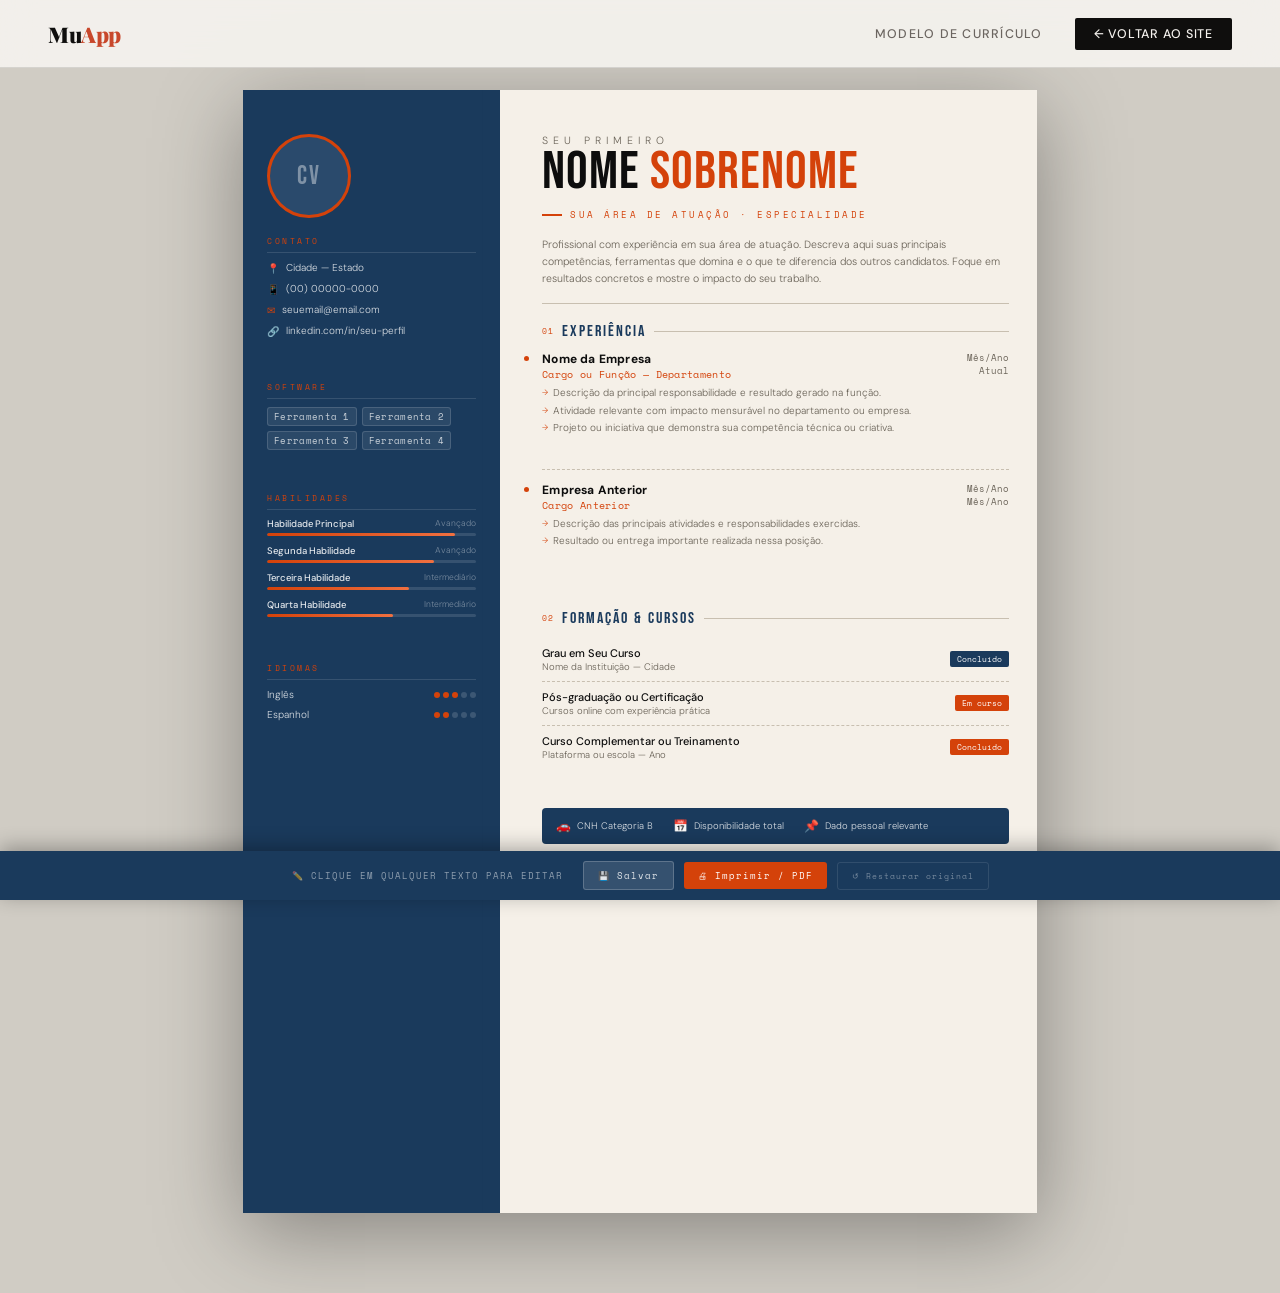
==== commit 01a6d73f: "adicionando formularios e consertando navbar dos modelos de curriculo" ====
--- a/models/dark/index.html
+++ b/models/dark/index.html
@@ -13,10 +13,10 @@
 
   <!-- BACK NAVBAR -->
   <nav class="back-nav">
-    <a href="../../index.html" class="back-nav-logo">port<span>.</span>fólio</a>
+    <a href="/" class="back-nav-logo">Mu<span>App</span></a>
     <div class="back-nav-right">
       <span class="back-nav-label">Modelo de Currículo</span>
-      <a href="../../index.html" class="back-nav-btn">← Voltar ao site</a>
+      <a href="/" class="back-nav-btn">← Voltar ao site</a>
     </div>
   </nav>
 
--- a/models/dark/assets/css/styles.css
+++ b/models/dark/assets/css/styles.css
@@ -652,7 +652,7 @@
 .dyn-remove {
   position: absolute;
   top: 1px;
-  right: -17px;
+  right: 0px;
   width: 14px;
   height: 14px;
   background: #d94040;
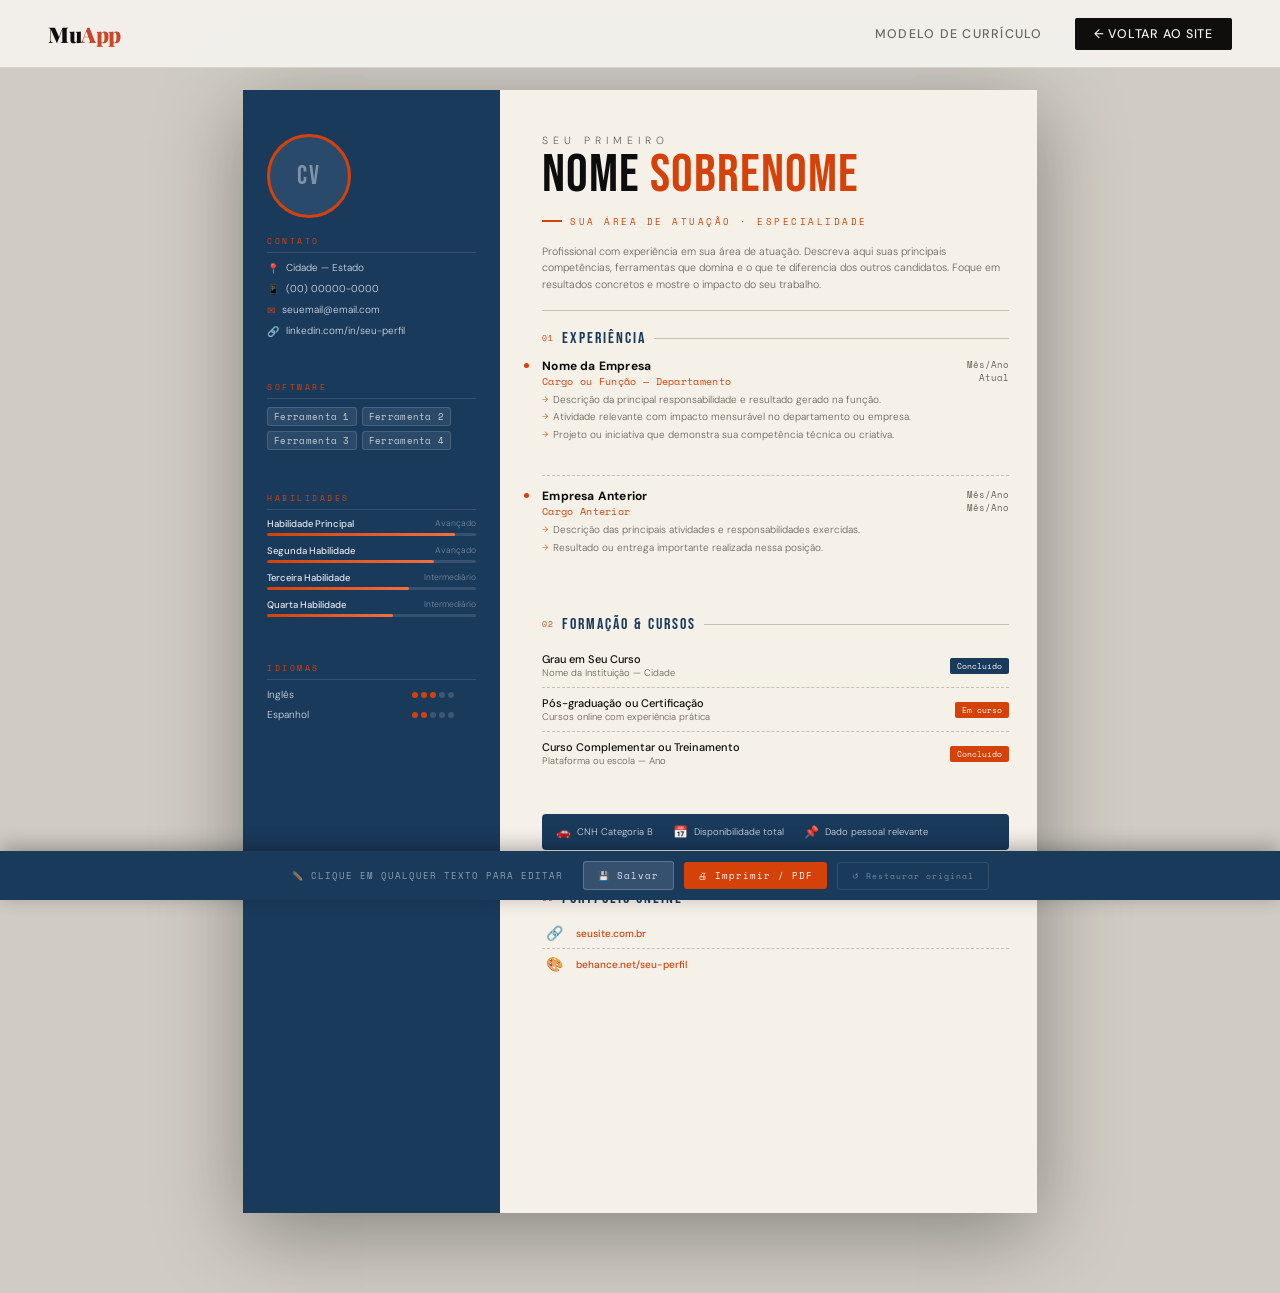
==== commit 8c98350e: "removendo bug dark e melhorando interface" ====
--- a/models/dark/index.html
+++ b/models/dark/index.html
@@ -6,7 +6,7 @@
   <meta name="viewport" content="width=device-width, initial-scale=1.0">
   <title>Currículo Editável — Modelo Moderno</title>
   <link href="https://fonts.googleapis.com/css2?family=Bebas+Neue&family=DM+Sans:ital,wght@0,300;0,400;0,500;0,700;1,300&family=Space+Mono:wght@400;700&family=Playfair+Display:wght@900&family=Source+Sans+3:wght@400;500;600&display=swap" rel="stylesheet">
-  <link rel="stylesheet" href="assets/css/styles.css">
+  <link rel="stylesheet" href="assets/css/dark.css">
 </head>
 
 <body>
@@ -175,7 +175,7 @@
       <div class="name-block">
         <span class="name-first" contenteditable="true">Seu Primeiro</span>
         <span class="name-last">
-          <span contenteditable="true">NOME </span><span class="accent-word" contenteditable="true">SOBRENOME</span>
+          <span contenteditable="true">NOME</span> <span class="accent-word" contenteditable="true">SOBRENOME</span>
         </span>
       </div>
       <div class="title-tag">
@@ -277,29 +277,53 @@
       </div>
 
       <!-- INFO STRIP -->
-      <div class="info-strip" id="info-strip">
+      <div class="section""> 
+        <div class=" info-strip" id="info-strip">
         <div class="info-item dyn-block">
           <button class="dyn-remove" onclick="removeBlock(this)" title="Remover">×</button>
-          <span class="info-icon">🚗</span>
+          <span class="info-icon" contenteditable="true">🚗</span>
           <span class="info-text" contenteditable="true">CNH Categoria B</span>
         </div>
         <div class="info-item dyn-block">
           <button class="dyn-remove" onclick="removeBlock(this)" title="Remover">×</button>
-          <span class="info-icon">📅</span>
+          <span class="info-icon" contenteditable="true">📅</span>
           <span class="info-text" contenteditable="true">Disponibilidade total</span>
         </div>
         <div class="info-item dyn-block">
           <button class="dyn-remove" onclick="removeBlock(this)" title="Remover">×</button>
-          <span class="info-icon">📌</span>
+          <span class="info-icon" contenteditable="true">📌</span>
           <span class="info-text" contenteditable="true">Dado pessoal relevante</span>
         </div>
       </div>
-
-      <div class="portfolio-bar">
-        <span class="portfolio-label">Portfólio Online</span>
-        <span class="portfolio-url" contenteditable="true">seusite.com.br ou behance.net/seu-perfil</span>
-      </div>
-    </main>
+      <div class="dyn-add-row">
+        <button class="dyn-add-btn" onclick="addInfo()">+ Info</button>
+      </div>
+  </div>
+
+  <!-- SEÇÃO PORTFÓLIO DINÂMICA -->
+  <div class="section" id="portfolio-section">
+    <div class="section-header">
+      <span class="section-num">03</span>
+      <span class="section-title">Portfólio Online</span>
+      <div class="section-rule"></div>
+    </div>
+    <div id="portfolio-list">
+      <div class="portfolio-item dyn-block">
+        <button class="dyn-remove" onclick="removeBlock(this)" title="Remover">×</button>
+        <span class="portfolio-icon" contenteditable="true">🔗</span>
+        <span class="portfolio-url" contenteditable="true">seusite.com.br</span>
+      </div>
+      <div class="portfolio-item dyn-block">
+        <button class="dyn-remove" onclick="removeBlock(this)" title="Remover">×</button>
+        <span class="portfolio-icon" contenteditable="true">🎨</span>
+        <span class="portfolio-url" contenteditable="true">behance.net/seu-perfil</span>
+      </div>
+    </div>
+    <div class="dyn-add-row">
+      <button class="dyn-add-btn" onclick="addPortfolio()">+ Link</button>
+    </div>
+  </div>
+  </main>
   </div>
 
   <!-- TOOLBAR -->
@@ -309,240 +333,7 @@
     <button class="btn btn-print" onclick="window.print()">🖨 Imprimir / PDF</button>
     <button class="btn btn-reset" onclick="resetAll()">↺ Restaurar original</button>
   </div>
-
-  <script>
-    const STORAGE_KEY = 'curriculo_moderno_v1';
-
-    /* ══════════════════ SAVE / LOAD ══════════════════ */
-    function saveAll() {
-      try {
-        localStorage.setItem(STORAGE_KEY, document.getElementById('cv').innerHTML);
-      } catch (e) { console.warn('Erro ao salvar:', e); }
-      showToast();
-    }
-
-    function loadAll() {
-      const saved = localStorage.getItem(STORAGE_KEY);
-      if (!saved) return;
-      try {
-        document.getElementById('cv').innerHTML = saved;
-        bindSkillBars();
-        bindLangDots();
-        bindPhotoArea();
-      } catch (e) { console.warn('Erro ao carregar:', e); }
-    }
-
-    function resetAll() {
-      if (confirm('Restaurar todos os campos para os dados originais?')) {
-        localStorage.removeItem(STORAGE_KEY);
-        location.reload();
-      }
-    }
-
-    function showToast() {
-      const t = document.getElementById('toast');
-      t.classList.add('show');
-      setTimeout(() => t.classList.remove('show'), 2000);
-    }
-
-    let saveTimer;
-    document.addEventListener('input', () => {
-      clearTimeout(saveTimer);
-      saveTimer = setTimeout(saveAll, 800);
-    });
-
-    /* ══════════════════ SKILL BARS ══════════════════ */
-    function bindSkillBars() {
-      document.querySelectorAll('.skill-track').forEach(track => {
-        track.addEventListener('click', function (e) {
-          const rect = this.getBoundingClientRect();
-          const pct = Math.round(((e.clientX - rect.left) / rect.width) * 100);
-          this.querySelector('.skill-fill').style.width = pct + '%';
-          saveAll();
-        });
-      });
-    }
-    bindSkillBars();
-
-    /* ══════════════════ LANG DOTS ══════════════════ */
-    function renderDots(container, level) {
-      container.querySelectorAll('.dot').forEach((dot, i) => {
-        dot.classList.toggle('filled', i < level);
-      });
-    }
-
-    function bindLangDots() {
-      document.querySelectorAll('.lang-dots').forEach(dots => {
-        dots.addEventListener('click', function (e) {
-          const allDots = Array.from(this.querySelectorAll('.dot'));
-          const clicked = allDots.indexOf(e.target);
-          if (clicked === -1) return;
-          const currentLevel = parseInt(this.getAttribute('data-level') || 0);
-          const newLevel = (clicked + 1 === currentLevel) ? clicked : clicked + 1;
-          this.setAttribute('data-level', newLevel);
-          renderDots(this, newLevel);
-          saveAll();
-        });
-      });
-    }
-    bindLangDots();
-
-    /* ══════════════════ PHOTO ══════════════════ */
-    function bindPhotoArea() {
-      const input = document.getElementById('photo-input');
-      if (input) input.addEventListener('change', photoUpload);
-    }
-    bindPhotoArea();
-
-    function photoUpload(e) {
-      const file = e.target.files[0];
-      if (!file) return;
-      const reader = new FileReader();
-      reader.onload = function (ev) {
-        const img = document.getElementById('photo-img');
-        const ph = document.getElementById('photo-placeholder');
-        if (img) { img.src = ev.target.result; img.style.display = 'block'; }
-        if (ph) { ph.style.display = 'none'; }
-        saveAll();
-      };
-      reader.readAsDataURL(file);
-    }
-
-    /* ══════════════════ REMOVE ══════════════════ */
-    function removeBlock(btn) {
-      btn.closest('.dyn-block').remove();
-      saveAll();
-    }
-
-    function removeLi(btn) {
-      btn.closest('li').remove();
-      saveAll();
-    }
-
-    /* ══════════════════ ADD ══════════════════ */
-    function addContact() {
-      const list = document.getElementById('contact-list');
-      const div = document.createElement('div');
-      div.className = 'contact-item dyn-block';
-      div.innerHTML =
-        '<button class="dyn-remove" onclick="removeBlock(this)" title="Remover">×</button>' +
-        '<span class="contact-icon">🔗</span>' +
-        '<span class="contact-text" contenteditable="true">Novo contato</span>';
-      list.appendChild(div);
-      div.querySelector('[contenteditable]').focus();
-      saveAll();
-    }
-
-    function addSoftware() {
-      const grid = document.getElementById('software-grid');
-      const span = document.createElement('span');
-      span.className = 'sw-badge dyn-block';
-      span.contentEditable = 'true';
-      span.innerHTML = '<button class="sw-badge-remove" onclick="removeBlock(this)" title="Remover">×</button>Nova ferramenta';
-      grid.appendChild(span);
-      span.focus();
-      saveAll();
-    }
-
-    function addSkill() {
-      const list = document.getElementById('skills-list');
-      const div = document.createElement('div');
-      div.className = 'skill-row dyn-block';
-      div.innerHTML =
-        '<button class="dyn-remove" onclick="removeBlock(this)" title="Remover">×</button>' +
-        '<div class="skill-name">' +
-        '<span contenteditable="true">Nova Habilidade</span>' +
-        '<span class="skill-level-text" contenteditable="true">Nível</span>' +
-        '</div>' +
-        '<div class="skill-track" title="Clique para ajustar nível"><div class="skill-fill" style="width:60%"></div></div>';
-      list.appendChild(div);
-      div.querySelector('.skill-track').addEventListener('click', function (e) {
-        const rect = this.getBoundingClientRect();
-        const pct = Math.round(((e.clientX - rect.left) / rect.width) * 100);
-        this.querySelector('.skill-fill').style.width = pct + '%';
-        saveAll();
-      });
-      div.querySelector('[contenteditable]').focus();
-      saveAll();
-    }
-
-    function addLang() {
-      const list = document.getElementById('lang-list');
-      const div = document.createElement('div');
-      div.className = 'lang-item dyn-block';
-      div.innerHTML =
-        '<button class="dyn-remove" onclick="removeBlock(this)" title="Remover">×</button>' +
-        '<span class="lang-name" contenteditable="true">Idioma</span>' +
-        '<div class="lang-dots" data-level="1">' +
-        '<div class="dot filled"></div><div class="dot"></div><div class="dot"></div><div class="dot"></div><div class="dot"></div>' +
-        '</div>';
-      list.appendChild(div);
-      div.querySelector('.lang-dots').addEventListener('click', function (e) {
-        const allDots = Array.from(this.querySelectorAll('.dot'));
-        const clicked = allDots.indexOf(e.target);
-        if (clicked === -1) return;
-        const currentLevel = parseInt(this.getAttribute('data-level') || 0);
-        const newLevel = (clicked + 1 === currentLevel) ? clicked : clicked + 1;
-        this.setAttribute('data-level', newLevel);
-        renderDots(this, newLevel);
-        saveAll();
-      });
-      div.querySelector('[contenteditable]').focus();
-      saveAll();
-    }
-
-    function addLi(btn) {
-      const ul = btn.closest('.exp-item').querySelector('.exp-bullets');
-      const li = document.createElement('li');
-      li.contentEditable = 'true';
-      li.innerHTML = 'Nova responsabilidade ou conquista.<button class="li-remove" onclick="removeLi(this)">×</button>';
-      ul.appendChild(li);
-      li.focus();
-      saveAll();
-    }
-
-    function addExp() {
-      const list = document.getElementById('exp-list');
-      const div = document.createElement('div');
-      div.className = 'exp-item dyn-block';
-      div.innerHTML =
-        '<button class="dyn-remove" onclick="removeBlock(this)" title="Remover">×</button>' +
-        '<div>' +
-        '<div class="exp-company" contenteditable="true">Nome da Empresa</div>' +
-        '<div class="exp-role" contenteditable="true">Cargo ou Função</div>' +
-        '</div>' +
-        '<div class="exp-date" contenteditable="true">Mês/Ano<br>Mês/Ano</div>' +
-        '<ul class="exp-bullets">' +
-        '<li contenteditable="true">Descrição da responsabilidade ou conquista.<button class="li-remove" onclick="removeLi(this)">×</button></li>' +
-        '</ul>' +
-        '<div class="exp-inline-controls">' +
-        '<button class="dyn-add-btn" onclick="addLi(this)">+ Item</button>' +
-        '</div>';
-      list.appendChild(div);
-      div.querySelector('[contenteditable]').focus();
-      saveAll();
-    }
-
-    function addEdu() {
-      const list = document.getElementById('edu-list');
-      const div = document.createElement('div');
-      div.className = 'edu-row dyn-block';
-      div.innerHTML =
-        '<button class="dyn-remove" onclick="removeBlock(this)" title="Remover">×</button>' +
-        '<div>' +
-        '<div class="edu-name" contenteditable="true">Grau em Seu Curso</div>' +
-        '<div class="edu-detail" contenteditable="true">Nome da Instituição — Ano</div>' +
-        '</div>' +
-        '<span class="edu-tag orange" contenteditable="true">Concluído</span>';
-      list.appendChild(div);
-      div.querySelector('[contenteditable]').focus();
-      saveAll();
-    }
-
-    // Load on init
-    loadAll();
-  </script>
-
+  <script src="assets/js/dark.js"></script>
 </body>
 
 </html>
--- a/models/dark/assets/css/dark.css
+++ b/models/dark/assets/css/dark.css
@@ -0,0 +1,933 @@
+*,
+*::before,
+*::after {
+  margin: 0;
+  padding: 0;
+  box-sizing: border-box;
+}
+
+:root {
+  --ink: #0d0d0d;
+  --paper: #f5f0e8;
+  --accent: #d4420a;
+  --accent2: #1a3a5c;
+  --mid: #6b6459;
+  --rule: #c8bfb0;
+  /* navbar */
+  --nav-ink: #0f0e0d;
+  --nav-paper: #f5f2ee;
+  --nav-accent: #c8472b;
+  --nav-border: rgba(15, 14, 13, 0.12);
+  --nav-muted: #6b6560;
+}
+
+@page {
+  size: A4;
+  margin: 0;
+}
+
+/* ── BACK NAVBAR ── */
+.back-nav {
+  position: fixed;
+  top: 0;
+  left: 0;
+  right: 0;
+  z-index: 200;
+  display: flex;
+  align-items: center;
+  justify-content: space-between;
+  padding: 1.1rem 3rem;
+  background: rgba(245, 242, 238, 0.92);
+  backdrop-filter: blur(16px);
+  border-bottom: 1px solid var(--nav-border);
+}
+
+.back-nav-logo {
+  font-family: "Playfair Display", serif;
+  font-weight: 900;
+  font-size: 1.35rem;
+  letter-spacing: -0.02em;
+  color: var(--nav-ink);
+  text-decoration: none;
+}
+
+.back-nav-logo span {
+  color: var(--nav-accent);
+}
+
+.back-nav-right {
+  display: flex;
+  align-items: center;
+  gap: 2rem;
+}
+
+.back-nav-label {
+  font-family: "DM Sans", sans-serif;
+  font-size: 0.78rem;
+  font-weight: 500;
+  letter-spacing: 0.1em;
+  text-transform: uppercase;
+  color: var(--nav-muted);
+}
+
+.back-nav-btn {
+  font-family: "DM Sans", sans-serif;
+  font-size: 0.78rem;
+  font-weight: 500;
+  letter-spacing: 0.06em;
+  text-transform: uppercase;
+  color: var(--nav-paper);
+  background: var(--nav-ink);
+  text-decoration: none;
+  padding: 0.5rem 1.2rem;
+  border-radius: 2px;
+  transition: background 0.2s;
+}
+
+.back-nav-btn:hover {
+  background: var(--nav-accent);
+}
+
+/* ── EDIT HINT ── */
+[contenteditable="true"]:hover {
+  outline: 1.5px dashed rgba(212, 66, 10, 0.45);
+  border-radius: 2px;
+  cursor: text;
+}
+
+[contenteditable="true"]:focus {
+  outline: 2px solid var(--accent);
+  border-radius: 2px;
+  background: rgba(212, 66, 10, 0.06);
+}
+
+/* ── BODY ── */
+body {
+  background: #d0ccc4;
+  font-family: "DM Sans", sans-serif;
+  color: var(--ink);
+  display: flex;
+  justify-content: center;
+  align-items: flex-start;
+  min-height: 100vh;
+  padding: 90px 20px 80px;
+}
+
+/* ── TOAST ── */
+.saved-toast {
+  position: fixed;
+  top: 20px;
+  right: 20px;
+  background: #1a5c3a;
+  color: #fff;
+  font-family: "Space Mono", monospace;
+  font-size: 9px;
+  letter-spacing: 1px;
+  padding: 8px 16px;
+  border-radius: 4px;
+  opacity: 0;
+  transition: opacity 0.3s;
+  z-index: 300;
+  pointer-events: none;
+}
+
+.saved-toast.show {
+  opacity: 1;
+}
+
+/* ── PAGE ── */
+.page {
+  width: 210mm;
+  height: 297mm;
+  background: var(--paper);
+  position: relative;
+  overflow: hidden;
+  box-shadow: 0 20px 80px rgba(0, 0, 0, 0.35);
+}
+
+/* ── SIDEBAR ── */
+.sidebar {
+  position: absolute;
+  left: 0;
+  top: 0;
+  bottom: 0;
+  width: 68mm;
+  background: var(--accent2);
+  padding: 44px 24px 36px;
+  display: flex;
+  flex-direction: column;
+  z-index: 2;
+  overflow: hidden;
+}
+
+.sidebar::after {
+  content: "";
+  position: absolute;
+  right: -18px;
+  top: 0;
+  bottom: 0;
+  width: 36px;
+  background: var(--accent2);
+  clip-path: polygon(0 0, 50% 0, 100% 50%, 50% 100%, 0 100%);
+  z-index: 3;
+}
+
+/* photo */
+#photo-input {
+  display: none;
+}
+
+.photo-wrap {
+  width: 84px;
+  height: 84px;
+  border-radius: 50%;
+  border: 3px solid var(--accent);
+  overflow: hidden;
+  margin-bottom: 18px;
+  flex-shrink: 0;
+  background: #2a4a6c;
+  cursor: pointer;
+  position: relative;
+}
+
+.photo-hover {
+  display: none;
+  position: absolute;
+  inset: 0;
+  background: rgba(0, 0, 0, 0.55);
+  border-radius: 50%;
+  align-items: center;
+  justify-content: center;
+  font-size: 18px;
+  z-index: 5;
+}
+
+.photo-wrap:hover .photo-hover {
+  display: flex;
+}
+
+#photo-img {
+  width: 100%;
+  height: 100%;
+  object-fit: cover;
+  border-radius: 50%;
+  display: none;
+}
+
+.photo-placeholder {
+  width: 100%;
+  height: 100%;
+  display: flex;
+  align-items: center;
+  justify-content: center;
+  font-family: "Bebas Neue", sans-serif;
+  font-size: 26px;
+  color: rgba(255, 255, 255, 0.4);
+  letter-spacing: 2px;
+}
+
+.sidebar-section {
+  margin-bottom: 20px;
+  position: relative;
+}
+
+.sidebar-section:hover .dyn-add-row {
+  opacity: 1;
+  pointer-events: all;
+}
+
+.sidebar-label {
+  font-family: "Space Mono", monospace;
+  font-size: 7.5px;
+  letter-spacing: 2.5px;
+  text-transform: uppercase;
+  color: var(--accent);
+  margin-bottom: 8px;
+  padding-bottom: 5px;
+  border-bottom: 1px solid rgba(255, 255, 255, 0.12);
+}
+
+.contact-item {
+  display: flex;
+  align-items: flex-start;
+  gap: 7px;
+  margin-bottom: 7px;
+  position: relative;
+}
+
+.contact-icon {
+  font-size: 10px;
+  margin-top: 1px;
+  flex-shrink: 0;
+  color: var(--accent);
+}
+
+.contact-text {
+  font-size: 10px;
+  color: rgba(255, 255, 255, 0.82);
+  line-height: 1.4;
+  font-weight: 300;
+  word-break: break-all;
+}
+
+.skill-row {
+  margin-bottom: 9px;
+  position: relative;
+}
+
+.skill-name {
+  font-size: 9.5px;
+  color: rgba(255, 255, 255, 0.88);
+  font-weight: 500;
+  margin-bottom: 3px;
+  display: flex;
+  justify-content: space-between;
+}
+
+.skill-level-text {
+  font-size: 8.5px;
+  color: rgba(255, 255, 255, 0.4);
+  font-weight: 300;
+}
+
+.skill-track {
+  height: 3px;
+  background: rgba(255, 255, 255, 0.12);
+  border-radius: 2px;
+  overflow: hidden;
+  cursor: pointer;
+  position: relative;
+}
+
+.skill-track:hover {
+  background: rgba(255, 255, 255, 0.22);
+}
+
+.skill-fill {
+  height: 100%;
+  background: linear-gradient(90deg, var(--accent), #f07040);
+  border-radius: 2px;
+}
+
+.lang-item {
+  display: flex;
+  justify-content: space-between;
+  align-items: center;
+  margin-bottom: 7px;
+  position: relative;
+  padding-right: 22px;
+}
+.lang-item .dyn-remove {
+  right: 4px; /* Ajusta a posição dentro do padding */
+  top: 50%; /* Centraliza verticalmente */
+  transform: translateY(-50%);
+}
+
+.lang-name {
+  font-size: 10px;
+  color: rgba(255, 255, 255, 0.82);
+  font-weight: 300;
+}
+
+.lang-dots {
+  display: flex;
+  gap: 3px;
+  cursor: pointer;
+}
+
+.dot {
+  width: 6px;
+  height: 6px;
+  border-radius: 50%;
+  background: rgba(255, 255, 255, 0.15);
+}
+
+.dot.filled {
+  background: var(--accent);
+}
+
+.software-grid {
+  display: flex;
+  flex-wrap: wrap;
+  gap: 5px;
+}
+
+.sw-badge {
+  background: rgba(255, 255, 255, 0.08);
+  border: 1px solid rgba(255, 255, 255, 0.14);
+  border-radius: 3px;
+  padding: 2px 6px;
+  font-size: 8.5px;
+  color: rgba(255, 255, 255, 0.75);
+  font-family: "Space Mono", monospace;
+  letter-spacing: 0.3px;
+  position: relative;
+}
+
+/* ── MAIN ── */
+.main {
+  margin-left: 68mm;
+  padding: 44px 28px 32px 42px;
+  position: relative;
+  height: 100%;
+  overflow: hidden;
+}
+
+.name-block {
+  margin-bottom: 4px;
+}
+
+.name-first {
+  font-family: "DM Sans", sans-serif;
+  font-size: 10.5px;
+  font-weight: 300;
+  letter-spacing: 5px;
+  text-transform: uppercase;
+  color: var(--mid);
+  display: block;
+  margin-bottom: 1px;
+  z-index: 1000;
+}
+
+.name-last {
+  font-family: "Bebas Neue", sans-serif;
+  font-size: 54px;
+  line-height: 0.88;
+  color: var(--ink);
+  letter-spacing: 1px;
+  display: block;
+}
+.name-last span[contenteditable="true"] {
+  display: inline-block;
+  width: fit-content;
+  line-height: 1; /* O cursor terá exatamente a altura da fonte */
+  vertical-align: baseline; /* Alinha corretamente com o texto */
+  padding: 0;
+  margin: 0;
+}
+.name-last .accent-word {
+  color: var(--accent);
+}
+
+.title-tag {
+  margin-top: 8px;
+  display: inline-flex;
+  align-items: center;
+  gap: 8px;
+  margin-bottom: 16px;
+}
+
+.title-tag::before {
+  content: "";
+  display: block;
+  width: 20px;
+  height: 2px;
+  background: var(--accent);
+}
+
+.title-tag-text {
+  font-family: "Space Mono", monospace;
+  font-size: 9px;
+  letter-spacing: 2.5px;
+  text-transform: uppercase;
+  color: var(--accent);
+}
+
+.objective {
+  font-size: 10.5px;
+  line-height: 1.6;
+  color: var(--mid);
+  font-weight: 300;
+  padding-bottom: 16px;
+  border-bottom: 1px solid var(--rule);
+  margin-bottom: 18px;
+}
+
+.section {
+  margin-bottom: 16px;
+  position: relative;
+}
+
+.section:hover .dyn-add-row {
+  opacity: 1;
+  pointer-events: all;
+}
+
+.section-header {
+  display: flex;
+  align-items: center;
+  gap: 8px;
+  margin-bottom: 10px;
+}
+
+.section-num {
+  font-family: "Space Mono", monospace;
+  font-size: 7.5px;
+  color: var(--accent);
+  letter-spacing: 1px;
+}
+
+.section-title {
+  font-family: "Bebas Neue", sans-serif;
+  font-size: 16px;
+  letter-spacing: 2px;
+  color: var(--accent2);
+}
+
+.section-rule {
+  flex: 1;
+  height: 1px;
+  background: var(--rule);
+}
+
+.exp-item {
+  display: grid;
+  grid-template-columns: 1fr auto;
+  gap: 0 10px;
+  padding-bottom: 12px;
+  margin-bottom: 12px;
+  border-bottom: 1px dashed var(--rule);
+  position: relative;
+}
+
+.exp-item:last-of-type {
+  border-bottom: none;
+  margin-bottom: 0;
+  padding-bottom: 0;
+}
+
+.exp-item::before {
+  content: "";
+  position: absolute;
+  left: -18px;
+  top: 5px;
+  width: 5px;
+  height: 5px;
+  border-radius: 50%;
+  background: var(--accent);
+}
+
+.exp-company {
+  font-size: 12px;
+  font-weight: 700;
+  color: var(--ink);
+  letter-spacing: 0.2px;
+}
+
+.exp-role {
+  font-size: 9.5px;
+  color: var(--accent);
+  font-weight: 500;
+  margin-bottom: 5px;
+  font-family: "Space Mono", monospace;
+  letter-spacing: 0.3px;
+}
+
+.exp-date {
+  font-family: "Space Mono", monospace;
+  font-size: 8.5px;
+  color: var(--mid);
+  text-align: right;
+  white-space: nowrap;
+}
+
+.exp-bullets {
+  grid-column: 1 / -1;
+  list-style: none;
+  display: flex;
+  flex-direction: column;
+  gap: 3px;
+}
+
+.exp-bullets li {
+  font-size: 10px;
+  color: var(--mid);
+  line-height: 1.45;
+  font-weight: 300;
+  padding-left: 11px;
+  padding-right: 16px;
+  position: relative;
+}
+
+.exp-bullets li::before {
+  content: "→";
+  position: absolute;
+  left: 0;
+  color: var(--accent);
+  font-size: 8px;
+  top: 1px;
+}
+
+.edu-row {
+  display: flex;
+  justify-content: space-between;
+  align-items: flex-start;
+  padding: 8px 0;
+  border-bottom: 1px dashed var(--rule);
+  position: relative;
+}
+
+.edu-row:last-of-type {
+  border-bottom: none;
+}
+
+.edu-name {
+  font-size: 11px;
+  font-weight: 500;
+  color: var(--ink);
+}
+
+.edu-detail {
+  font-size: 9.5px;
+  color: var(--mid);
+  font-weight: 300;
+  margin-top: 1px;
+}
+
+.edu-tag {
+  background: var(--accent2);
+  color: #fff;
+  font-size: 8px;
+  font-family: "Space Mono", monospace;
+  padding: 2px 7px;
+  border-radius: 2px;
+  white-space: nowrap;
+  align-self: center;
+}
+
+.edu-tag.orange {
+  background: var(--accent);
+}
+
+.info-strip {
+  margin-top: 14px;
+  padding: 10px 14px;
+  background: var(--accent2);
+  border-radius: 4px;
+  display: flex;
+  gap: 20px;
+  flex-wrap: wrap;
+}
+
+.info-item {
+  display: flex;
+  align-items: center;
+  gap: 6px;
+  position: relative;
+}
+
+.info-icon {
+  font-size: 12px;
+}
+
+.info-text {
+  font-size: 9.5px;
+  color: rgba(255, 255, 255, 0.82);
+  font-weight: 300;
+}
+
+.portfolio-bar {
+  margin-top: 12px;
+  padding: 8px 14px;
+  border: 1px solid var(--rule);
+  border-radius: 4px;
+  display: flex;
+  align-items: center;
+  gap: 10px;
+}
+
+.portfolio-label {
+  font-family: "Space Mono", monospace;
+  font-size: 7.5px;
+  letter-spacing: 2px;
+  text-transform: uppercase;
+  color: var(--mid);
+}
+
+.portfolio-url {
+  font-size: 10px;
+  color: var(--accent);
+  font-weight: 500;
+}
+
+/* ══════════════════════════════════════
+       DYNAMIC CONTROLS
+    ══════════════════════════════════════ */
+
+.dyn-block {
+  position: relative;
+}
+
+.dyn-block:hover > .dyn-remove {
+  opacity: 1;
+  pointer-events: all;
+}
+
+.dyn-remove {
+  position: absolute;
+  top: 1px;
+  right: 0; /* valor padrão */
+  width: 14px;
+  height: 14px;
+  background: #d94040;
+  color: #fff;
+  border: none;
+  border-radius: 50%;
+  font-size: 10px;
+  line-height: 1;
+  cursor: pointer;
+  display: flex;
+  align-items: center;
+  justify-content: center;
+  opacity: 0;
+  pointer-events: none;
+  transition:
+    opacity 0.15s,
+    background 0.15s;
+  z-index: 10;
+}
+
+.dyn-remove:hover {
+  background: #b02020;
+}
+
+.dyn-add-row {
+  display: flex;
+  align-items: center;
+  gap: 6px;
+  margin-top: 6px;
+  opacity: 0;
+  pointer-events: none;
+  transition: opacity 0.15s;
+}
+
+.dyn-add-btn {
+  font-family: "Space Mono", monospace;
+  font-size: 7.5px;
+  letter-spacing: 0.5px;
+  text-transform: uppercase;
+  color: var(--accent);
+  background: transparent;
+  border: 1px dashed var(--accent);
+  border-radius: 2px;
+  padding: 2px 7px;
+  cursor: pointer;
+  transition:
+    background 0.15s,
+    color 0.15s;
+  white-space: nowrap;
+}
+
+.dyn-add-btn:hover {
+  background: var(--accent);
+  color: #fff;
+}
+
+/* Dark sidebar variant */
+.dyn-add-btn.dark {
+  color: rgba(255, 255, 255, 0.55);
+  border-color: rgba(255, 255, 255, 0.25);
+}
+
+.dyn-add-btn.dark:hover {
+  background: rgba(255, 255, 255, 0.15);
+  color: #fff;
+  border-color: rgba(255, 255, 255, 0.4);
+}
+
+/* exp inline controls */
+.exp-item:hover .exp-inline-controls {
+  opacity: 1;
+  pointer-events: all;
+}
+
+.exp-inline-controls {
+  grid-column: 1 / -1;
+  opacity: 0;
+  pointer-events: none;
+  transition: opacity 0.15s;
+  margin-top: 4px;
+  display: flex;
+  gap: 5px;
+}
+
+/* li remove */
+.li-remove {
+  position: absolute;
+  right: 0;
+  top: 2px;
+  width: 12px;
+  height: 12px;
+  background: #d94040;
+  color: #fff;
+  border: none;
+  border-radius: 50%;
+  font-size: 8px;
+  cursor: pointer;
+  display: none;
+  align-items: center;
+  justify-content: center;
+}
+
+.exp-bullets li:hover .li-remove {
+  display: flex;
+}
+
+/* badge remove on sw-badge */
+.sw-badge-remove {
+  position: absolute;
+  top: -4px;
+  right: -4px;
+  width: 12px;
+  height: 12px;
+  background: #d94040;
+  color: #fff;
+  border: none;
+  border-radius: 50%;
+  font-size: 8px;
+  cursor: pointer;
+  display: none;
+  align-items: center;
+  justify-content: center;
+  z-index: 5;
+}
+
+.sw-badge:hover .sw-badge-remove {
+  display: flex;
+}
+
+/* ── TOOLBAR ── */
+.toolbar {
+  position: fixed;
+  bottom: 0;
+  left: 0;
+  right: 0;
+  background: var(--accent2);
+  display: flex;
+  align-items: center;
+  justify-content: center;
+  gap: 10px;
+  padding: 10px 20px;
+  z-index: 100;
+  box-shadow: 0 -4px 20px rgba(0, 0, 0, 0.3);
+}
+
+.toolbar-hint {
+  font-family: "Space Mono", monospace;
+  font-size: 9px;
+  color: rgba(255, 255, 255, 0.5);
+  letter-spacing: 1px;
+  margin-right: 10px;
+}
+
+.btn {
+  font-family: "Space Mono", monospace;
+  font-size: 9px;
+  letter-spacing: 1px;
+  padding: 7px 14px;
+  border-radius: 3px;
+  border: none;
+  cursor: pointer;
+  transition: opacity 0.15s;
+}
+
+.btn:hover {
+  opacity: 0.85;
+}
+
+.btn-print {
+  background: var(--accent);
+  color: #fff;
+}
+
+.btn-save {
+  background: rgba(255, 255, 255, 0.12);
+  color: rgba(255, 255, 255, 0.85);
+  border: 1px solid rgba(255, 255, 255, 0.2);
+}
+
+.btn-reset {
+  background: transparent;
+  color: rgba(255, 255, 255, 0.4);
+  border: 1px solid rgba(255, 255, 255, 0.1);
+  font-size: 8px;
+}
+
+/* ── PRINT ── */
+@media print {
+  body {
+    background: none;
+    padding: 0;
+  }
+
+  .page {
+    box-shadow: none;
+    width: 210mm;
+    height: 297mm;
+  }
+
+  .toolbar,
+  .back-nav,
+  .saved-toast {
+    display: none !important;
+  }
+
+  .dyn-add-row,
+  .dyn-remove,
+  .li-remove,
+  .sw-badge-remove,
+  .exp-inline-controls {
+    display: none !important;
+  }
+
+  [contenteditable="true"]:hover,
+  [contenteditable="true"]:focus {
+    outline: none !important;
+    background: transparent !important;
+  }
+
+  .sidebar,
+  .skill-fill,
+  .edu-tag,
+  .info-strip,
+  .exp-role,
+  .dot.filled {
+    -webkit-print-color-adjust: exact;
+    print-color-adjust: exact;
+  }
+}
+/* ── PORTFOLIO ITEM (dinâmico) ── */
+.portfolio-item {
+  display: flex;
+  align-items: center;
+  gap: 10px;
+  padding: 6px 0;
+  border-bottom: 1px dashed var(--rule);
+  position: relative;
+}
+
+.portfolio-item:last-of-type {
+  border-bottom: none;
+}
+
+.portfolio-icon {
+  font-size: 14px;
+  width: 24px;
+  text-align: center;
+  cursor: text;
+}
+
+.portfolio-url {
+  font-size: 10px;
+  color: var(--accent);
+  font-weight: 500;
+  flex: 1;
+  word-break: break-all;
+}
+
+/* Ajuste para o botão remover ficar alinhado */
+.portfolio-item .dyn-remove {
+  top: 50%;
+  transform: translateY(-50%);
+  right: 0;
+}
